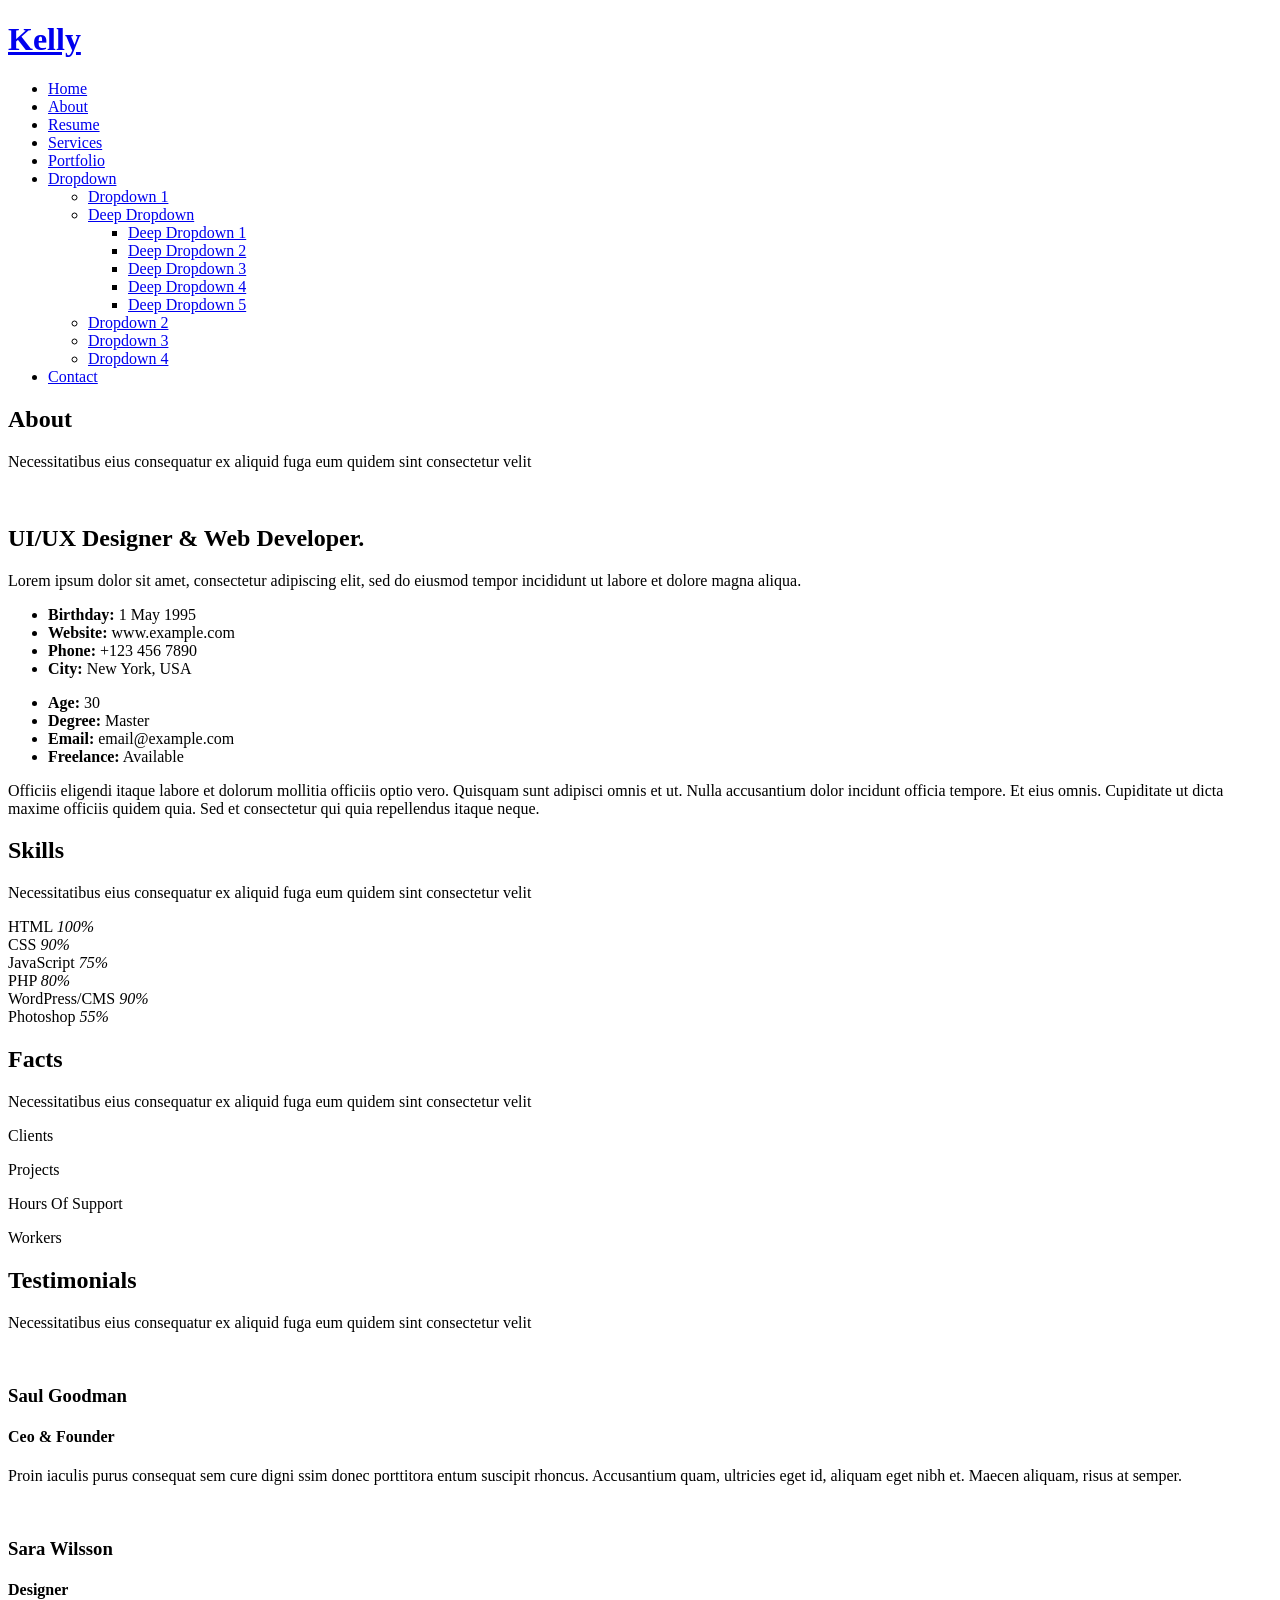
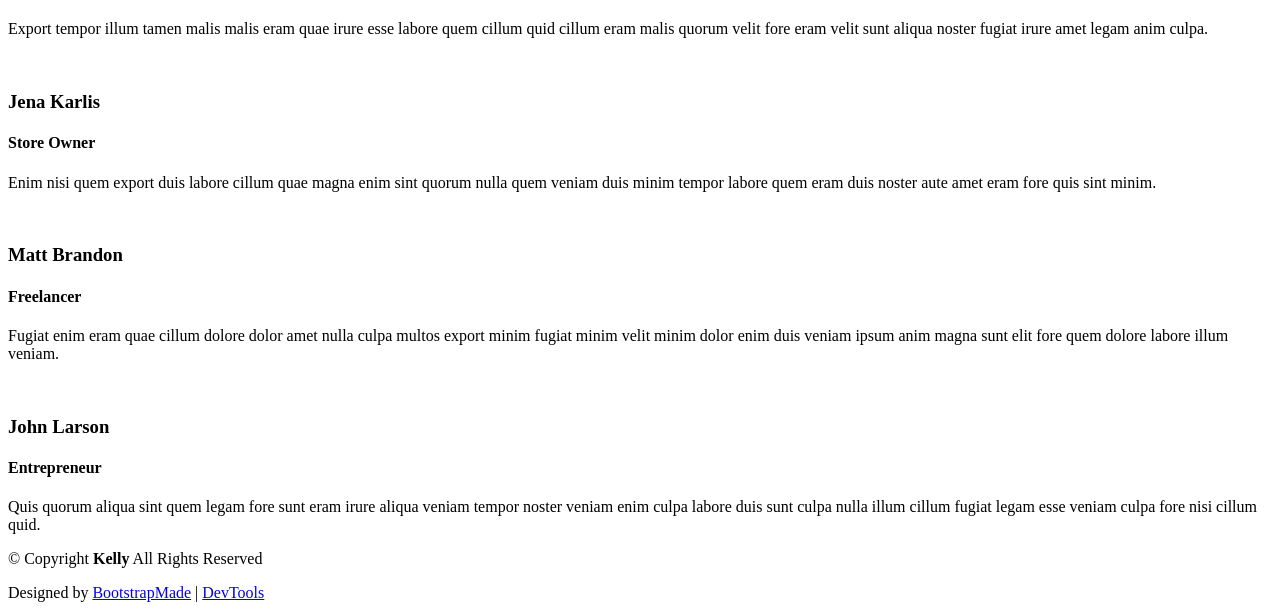
==== about.html @ 3f29e0ed "Add files via upload" ====
<!DOCTYPE html>
<html lang="en">

<head>
  <meta charset="utf-8">
  <meta content="width=device-width, initial-scale=1.0" name="viewport">
  <title>About - Kelly Bootstrap Template</title>
  <meta name="description" content="">
  <meta name="keywords" content="">

  <!-- Favicons -->
  <link href="assets/img/favicon.png" rel="icon">
  <link href="assets/img/apple-touch-icon.png" rel="apple-touch-icon">

  <!-- Fonts -->
  <link href="https://fonts.googleapis.com" rel="preconnect">
  <link href="https://fonts.gstatic.com" rel="preconnect" crossorigin>
  <link href="https://fonts.googleapis.com/css2?family=Roboto:ital,wght@0,100;0,300;0,400;0,500;0,700;0,900;1,100;1,300;1,400;1,500;1,700;1,900&family=Poppins:ital,wght@0,100;0,200;0,300;0,400;0,500;0,600;0,700;0,800;0,900;1,100;1,200;1,300;1,400;1,500;1,600;1,700;1,800;1,900&family=Raleway:ital,wght@0,100;0,200;0,300;0,400;0,500;0,600;0,700;0,800;0,900;1,100;1,200;1,300;1,400;1,500;1,600;1,700;1,800;1,900&display=swap" rel="stylesheet">

  <!-- Vendor CSS Files -->
  <link href="assets/vendor/bootstrap/css/bootstrap.min.css" rel="stylesheet">
  <link href="assets/vendor/bootstrap-icons/bootstrap-icons.css" rel="stylesheet">
  <link href="assets/vendor/aos/aos.css" rel="stylesheet">
  <link href="assets/vendor/swiper/swiper-bundle.min.css" rel="stylesheet">
  <link href="assets/vendor/glightbox/css/glightbox.min.css" rel="stylesheet">

  <!-- Main CSS File -->
  <link href="assets/css/main.css" rel="stylesheet">

  <!-- =======================================================
  * Template Name: Kelly
  * Template URL: https://bootstrapmade.com/kelly-free-bootstrap-cv-resume-html-template/
  * Updated: Aug 07 2024 with Bootstrap v5.3.3
  * Author: BootstrapMade.com
  * License: https://bootstrapmade.com/license/
  ======================================================== -->
</head>

<body class="about-page">

  <header id="header" class="header d-flex align-items-center light-background sticky-top">
    <div class="container-fluid position-relative d-flex align-items-center justify-content-between">

      <a href="index.html" class="logo d-flex align-items-center me-auto me-xl-0">
        <!-- Uncomment the line below if you also wish to use an image logo -->
        <!-- <img src="assets/img/logo.png" alt=""> -->
        <h1 class="sitename">Kelly</h1>
      </a>

      <nav id="navmenu" class="navmenu">
        <ul>
          <li><a href="index.html">Home</a></li>
          <li><a href="about.html" class="active">About</a></li>
          <li><a href="resume.html">Resume</a></li>
          <li><a href="services.html">Services</a></li>
          <li><a href="portfolio.html">Portfolio</a></li>
          <li class="dropdown"><a href="#"><span>Dropdown</span> <i class="bi bi-chevron-down toggle-dropdown"></i></a>
            <ul>
              <li><a href="#">Dropdown 1</a></li>
              <li class="dropdown"><a href="#"><span>Deep Dropdown</span> <i class="bi bi-chevron-down toggle-dropdown"></i></a>
                <ul>
                  <li><a href="#">Deep Dropdown 1</a></li>
                  <li><a href="#">Deep Dropdown 2</a></li>
                  <li><a href="#">Deep Dropdown 3</a></li>
                  <li><a href="#">Deep Dropdown 4</a></li>
                  <li><a href="#">Deep Dropdown 5</a></li>
                </ul>
              </li>
              <li><a href="#">Dropdown 2</a></li>
              <li><a href="#">Dropdown 3</a></li>
              <li><a href="#">Dropdown 4</a></li>
            </ul>
          </li>
          <li><a href="contact.html">Contact</a></li>
        </ul>
        <i class="mobile-nav-toggle d-xl-none bi bi-list"></i>
      </nav>

      <div class="header-social-links">
        <a href="#" class="twitter"><i class="bi bi-twitter-x"></i></a>
        <a href="#" class="facebook"><i class="bi bi-facebook"></i></a>
        <a href="#" class="instagram"><i class="bi bi-instagram"></i></a>
        <a href="#" class="linkedin"><i class="bi bi-linkedin"></i></a>
      </div>

    </div>
  </header>

  <main class="main">

    <!-- About Section -->
    <section id="about" class="about section">

      <!-- Section Title -->
      <div class="container section-title" data-aos="fade-up">
        <h2>About</h2>
        <p>Necessitatibus eius consequatur ex aliquid fuga eum quidem sint consectetur velit</p>
      </div><!-- End Section Title -->

      <div class="container" data-aos="fade-up" data-aos-delay="100">

        <div class="row gy-4 justify-content-center">
          <div class="col-lg-4">
            <img src="assets/img/profile-img.jpg" class="img-fluid" alt="">
          </div>
          <div class="col-lg-8 content">
            <h2>UI/UX Designer &amp; Web Developer.</h2>
            <p class="fst-italic py-3">
              Lorem ipsum dolor sit amet, consectetur adipiscing elit, sed do eiusmod tempor incididunt ut labore et dolore
              magna aliqua.
            </p>
            <div class="row">
              <div class="col-lg-6">
                <ul>
                  <li><i class="bi bi-chevron-right"></i> <strong>Birthday:</strong> <span>1 May 1995</span></li>
                  <li><i class="bi bi-chevron-right"></i> <strong>Website:</strong> <span>www.example.com</span></li>
                  <li><i class="bi bi-chevron-right"></i> <strong>Phone:</strong> <span>+123 456 7890</span></li>
                  <li><i class="bi bi-chevron-right"></i> <strong>City:</strong> <span>New York, USA</span></li>
                </ul>
              </div>
              <div class="col-lg-6">
                <ul>
                  <li><i class="bi bi-chevron-right"></i> <strong>Age:</strong> <span>30</span></li>
                  <li><i class="bi bi-chevron-right"></i> <strong>Degree:</strong> <span>Master</span></li>
                  <li><i class="bi bi-chevron-right"></i> <strong>Email:</strong> <span>email@example.com</span></li>
                  <li><i class="bi bi-chevron-right"></i> <strong>Freelance:</strong> <span>Available</span></li>
                </ul>
              </div>
            </div>
            <p class="py-3">
              Officiis eligendi itaque labore et dolorum mollitia officiis optio vero. Quisquam sunt adipisci omnis et ut. Nulla accusantium dolor incidunt officia tempore. Et eius omnis.
              Cupiditate ut dicta maxime officiis quidem quia. Sed et consectetur qui quia repellendus itaque neque.
            </p>
          </div>
        </div>

      </div>

    </section><!-- /About Section -->

    <!-- Skills Section -->
    <section id="skills" class="skills section">

      <!-- Section Title -->
      <div class="container section-title" data-aos="fade-up">
        <h2>Skills</h2>
        <p>Necessitatibus eius consequatur ex aliquid fuga eum quidem sint consectetur velit</p>
      </div><!-- End Section Title -->

      <div class="container" data-aos="fade-up" data-aos-delay="100">

        <div class="row skills-content skills-animation">

          <div class="col-lg-6">

            <div class="progress">
              <span class="skill"><span>HTML</span> <i class="val">100%</i></span>
              <div class="progress-bar-wrap">
                <div class="progress-bar" role="progressbar" aria-valuenow="100" aria-valuemin="0" aria-valuemax="100"></div>
              </div>
            </div><!-- End Skills Item -->

            <div class="progress">
              <span class="skill"><span>CSS</span> <i class="val">90%</i></span>
              <div class="progress-bar-wrap">
                <div class="progress-bar" role="progressbar" aria-valuenow="90" aria-valuemin="0" aria-valuemax="100"></div>
              </div>
            </div><!-- End Skills Item -->

            <div class="progress">
              <span class="skill"><span>JavaScript</span> <i class="val">75%</i></span>
              <div class="progress-bar-wrap">
                <div class="progress-bar" role="progressbar" aria-valuenow="75" aria-valuemin="0" aria-valuemax="100"></div>
              </div>
            </div><!-- End Skills Item -->

          </div>

          <div class="col-lg-6">

            <div class="progress">
              <span class="skill"><span>PHP</span> <i class="val">80%</i></span>
              <div class="progress-bar-wrap">
                <div class="progress-bar" role="progressbar" aria-valuenow="80" aria-valuemin="0" aria-valuemax="100"></div>
              </div>
            </div><!-- End Skills Item -->

            <div class="progress">
              <span class="skill"><span>WordPress/CMS</span> <i class="val">90%</i></span>
              <div class="progress-bar-wrap">
                <div class="progress-bar" role="progressbar" aria-valuenow="90" aria-valuemin="0" aria-valuemax="100"></div>
              </div>
            </div><!-- End Skills Item -->

            <div class="progress">
              <span class="skill"><span>Photoshop</span> <i class="val">55%</i></span>
              <div class="progress-bar-wrap">
                <div class="progress-bar" role="progressbar" aria-valuenow="55" aria-valuemin="0" aria-valuemax="100"></div>
              </div>
            </div><!-- End Skills Item -->

          </div>

        </div>

      </div>

    </section><!-- /Skills Section -->

    <!-- Stats Section -->
    <section id="stats" class="stats section">

      <!-- Section Title -->
      <div class="container section-title" data-aos="fade-up">
        <h2>Facts</h2>
        <p>Necessitatibus eius consequatur ex aliquid fuga eum quidem sint consectetur velit</p>
      </div><!-- End Section Title -->

      <div class="container" data-aos="fade-up" data-aos-delay="100">

        <div class="row gy-4">

          <div class="col-lg-3 col-md-6">
            <div class="stats-item text-center w-100 h-100">
              <span data-purecounter-start="0" data-purecounter-end="232" data-purecounter-duration="1" class="purecounter"></span>
              <p>Clients</p>
            </div>
          </div><!-- End Stats Item -->

          <div class="col-lg-3 col-md-6">
            <div class="stats-item text-center w-100 h-100">
              <span data-purecounter-start="0" data-purecounter-end="521" data-purecounter-duration="1" class="purecounter"></span>
              <p>Projects</p>
            </div>
          </div><!-- End Stats Item -->

          <div class="col-lg-3 col-md-6">
            <div class="stats-item text-center w-100 h-100">
              <span data-purecounter-start="0" data-purecounter-end="1453" data-purecounter-duration="1" class="purecounter"></span>
              <p>Hours Of Support</p>
            </div>
          </div><!-- End Stats Item -->

          <div class="col-lg-3 col-md-6">
            <div class="stats-item text-center w-100 h-100">
              <span data-purecounter-start="0" data-purecounter-end="32" data-purecounter-duration="1" class="purecounter"></span>
              <p>Workers</p>
            </div>
          </div><!-- End Stats Item -->

        </div>

      </div>

    </section><!-- /Stats Section -->

    <!-- Testimonials Section -->
    <section id="testimonials" class="testimonials section">

      <!-- Section Title -->
      <div class="container section-title" data-aos="fade-up">
        <h2>Testimonials</h2>
        <p>Necessitatibus eius consequatur ex aliquid fuga eum quidem sint consectetur velit</p>
      </div><!-- End Section Title -->

      <div class="container" data-aos="fade-up" data-aos-delay="100">

        <div class="swiper init-swiper">
          <script type="application/json" class="swiper-config">
            {
              "loop": true,
              "speed": 600,
              "autoplay": {
                "delay": 5000
              },
              "slidesPerView": "auto",
              "pagination": {
                "el": ".swiper-pagination",
                "type": "bullets",
                "clickable": true
              }
            }
          </script>
          <div class="swiper-wrapper">

            <div class="swiper-slide">
              <div class="testimonial-item">
                <img src="assets/img/testimonials/testimonials-1.jpg" class="testimonial-img" alt="">
                <h3>Saul Goodman</h3>
                <h4>Ceo &amp; Founder</h4>
                <div class="stars">
                  <i class="bi bi-star-fill"></i><i class="bi bi-star-fill"></i><i class="bi bi-star-fill"></i><i class="bi bi-star-fill"></i><i class="bi bi-star-fill"></i>
                </div>
                <p>
                  <i class="bi bi-quote quote-icon-left"></i>
                  <span>Proin iaculis purus consequat sem cure digni ssim donec porttitora entum suscipit rhoncus. Accusantium quam, ultricies eget id, aliquam eget nibh et. Maecen aliquam, risus at semper.</span>
                  <i class="bi bi-quote quote-icon-right"></i>
                </p>
              </div>
            </div><!-- End testimonial item -->

            <div class="swiper-slide">
              <div class="testimonial-item">
                <img src="assets/img/testimonials/testimonials-2.jpg" class="testimonial-img" alt="">
                <h3>Sara Wilsson</h3>
                <h4>Designer</h4>
                <div class="stars">
                  <i class="bi bi-star-fill"></i><i class="bi bi-star-fill"></i><i class="bi bi-star-fill"></i><i class="bi bi-star-fill"></i><i class="bi bi-star-fill"></i>
                </div>
                <p>
                  <i class="bi bi-quote quote-icon-left"></i>
                  <span>Export tempor illum tamen malis malis eram quae irure esse labore quem cillum quid cillum eram malis quorum velit fore eram velit sunt aliqua noster fugiat irure amet legam anim culpa.</span>
                  <i class="bi bi-quote quote-icon-right"></i>
                </p>
              </div>
            </div><!-- End testimonial item -->

            <div class="swiper-slide">
              <div class="testimonial-item">
                <img src="assets/img/testimonials/testimonials-3.jpg" class="testimonial-img" alt="">
                <h3>Jena Karlis</h3>
                <h4>Store Owner</h4>
                <div class="stars">
                  <i class="bi bi-star-fill"></i><i class="bi bi-star-fill"></i><i class="bi bi-star-fill"></i><i class="bi bi-star-fill"></i><i class="bi bi-star-fill"></i>
                </div>
                <p>
                  <i class="bi bi-quote quote-icon-left"></i>
                  <span>Enim nisi quem export duis labore cillum quae magna enim sint quorum nulla quem veniam duis minim tempor labore quem eram duis noster aute amet eram fore quis sint minim.</span>
                  <i class="bi bi-quote quote-icon-right"></i>
                </p>
              </div>
            </div><!-- End testimonial item -->

            <div class="swiper-slide">
              <div class="testimonial-item">
                <img src="assets/img/testimonials/testimonials-4.jpg" class="testimonial-img" alt="">
                <h3>Matt Brandon</h3>
                <h4>Freelancer</h4>
                <div class="stars">
                  <i class="bi bi-star-fill"></i><i class="bi bi-star-fill"></i><i class="bi bi-star-fill"></i><i class="bi bi-star-fill"></i><i class="bi bi-star-fill"></i>
                </div>
                <p>
                  <i class="bi bi-quote quote-icon-left"></i>
                  <span>Fugiat enim eram quae cillum dolore dolor amet nulla culpa multos export minim fugiat minim velit minim dolor enim duis veniam ipsum anim magna sunt elit fore quem dolore labore illum veniam.</span>
                  <i class="bi bi-quote quote-icon-right"></i>
                </p>
              </div>
            </div><!-- End testimonial item -->

            <div class="swiper-slide">
              <div class="testimonial-item">
                <img src="assets/img/testimonials/testimonials-5.jpg" class="testimonial-img" alt="">
                <h3>John Larson</h3>
                <h4>Entrepreneur</h4>
                <div class="stars">
                  <i class="bi bi-star-fill"></i><i class="bi bi-star-fill"></i><i class="bi bi-star-fill"></i><i class="bi bi-star-fill"></i><i class="bi bi-star-fill"></i>
                </div>
                <p>
                  <i class="bi bi-quote quote-icon-left"></i>
                  <span>Quis quorum aliqua sint quem legam fore sunt eram irure aliqua veniam tempor noster veniam enim culpa labore duis sunt culpa nulla illum cillum fugiat legam esse veniam culpa fore nisi cillum quid.</span>
                  <i class="bi bi-quote quote-icon-right"></i>
                </p>
              </div>
            </div><!-- End testimonial item -->

          </div>
          <div class="swiper-pagination"></div>
        </div>

      </div>

    </section><!-- /Testimonials Section -->

  </main>

  <footer id="footer" class="footer light-background">

    <div class="container">
      <div class="copyright text-center ">
        <p>© <span>Copyright</span> <strong class="px-1 sitename">Kelly</strong> <span>All Rights Reserved<br></span></p>
      </div>
      <div class="social-links d-flex justify-content-center">
        <a href="https://www.facebook.com" target="_blank"><i class="bi bi-facebook"></i></a>
        <a href="https://www.instagram.com" target="_blank"><i class="bi bi-instagram"></i></a>
      
      </div>
      <div class="credits">
        <!-- All the links in the footer should remain intact. -->
        <!-- You can delete the links only if you've purchased the pro version. -->
        <!-- Licensing information: https://bootstrapmade.com/license/ -->
        <!-- Purchase the pro version with working PHP/AJAX contact form: [buy-url] -->
        Designed by <a href="https://bootstrapmade.com/">BootstrapMade</a> | <a href="https://bootstrapmade.com/tools/">DevTools</a>
      </div>
    </div>

  </footer>

  <!-- Scroll Top -->
  <a href="#" id="scroll-top" class="scroll-top d-flex align-items-center justify-content-center"><i class="bi bi-arrow-up-short"></i></a>

  <!-- Preloader -->
  <div id="preloader"></div>

  <!-- Vendor JS Files -->
  <script src="assets/vendor/bootstrap/js/bootstrap.bundle.min.js"></script>
  <script src="assets/vendor/php-email-form/validate.js"></script>
  <script src="assets/vendor/aos/aos.js"></script>
  <script src="assets/vendor/waypoints/noframework.waypoints.js"></script>
  <script src="assets/vendor/purecounter/purecounter_vanilla.js"></script>
  <script src="assets/vendor/swiper/swiper-bundle.min.js"></script>
  <script src="assets/vendor/glightbox/js/glightbox.min.js"></script>
  <script src="assets/vendor/imagesloaded/imagesloaded.pkgd.min.js"></script>
  <script src="assets/vendor/isotope-layout/isotope.pkgd.min.js"></script>

  <!-- Main JS File -->
  <script src="assets/js/main.js"></script>

</body>

</html>
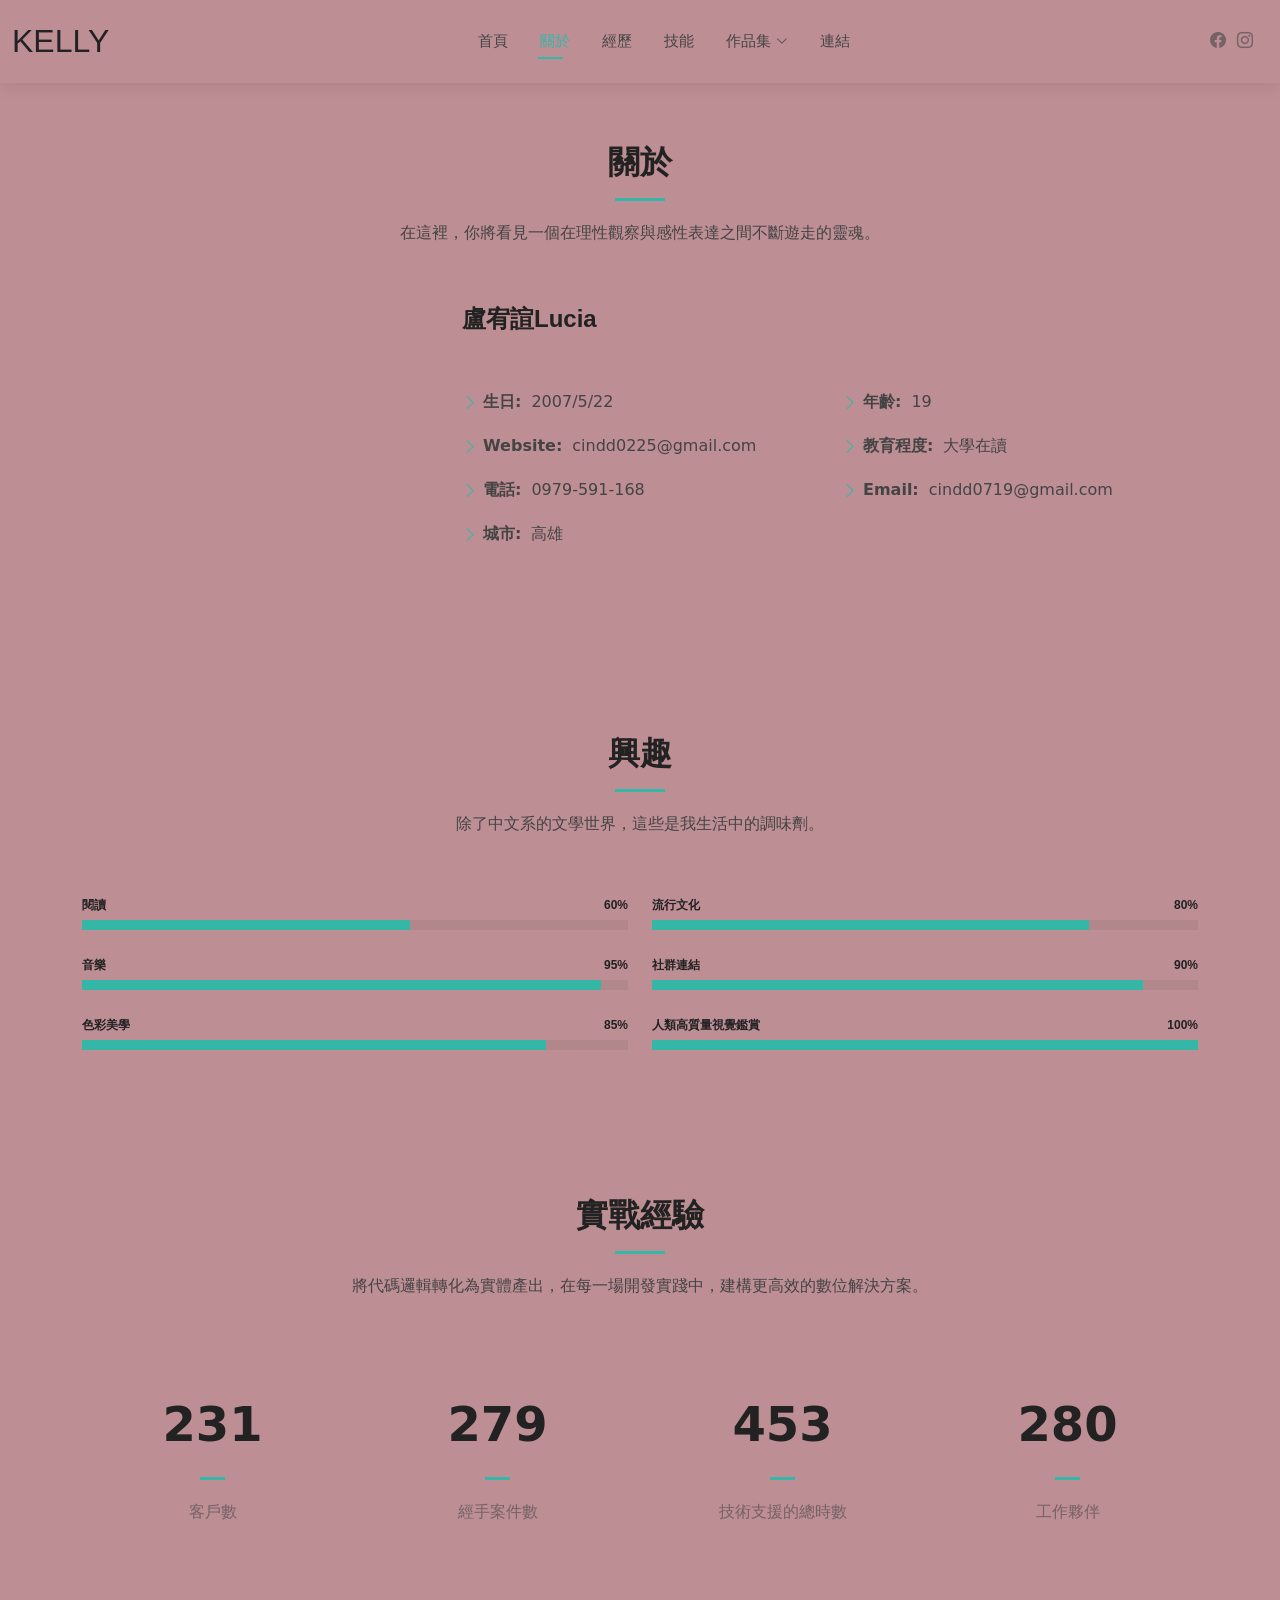
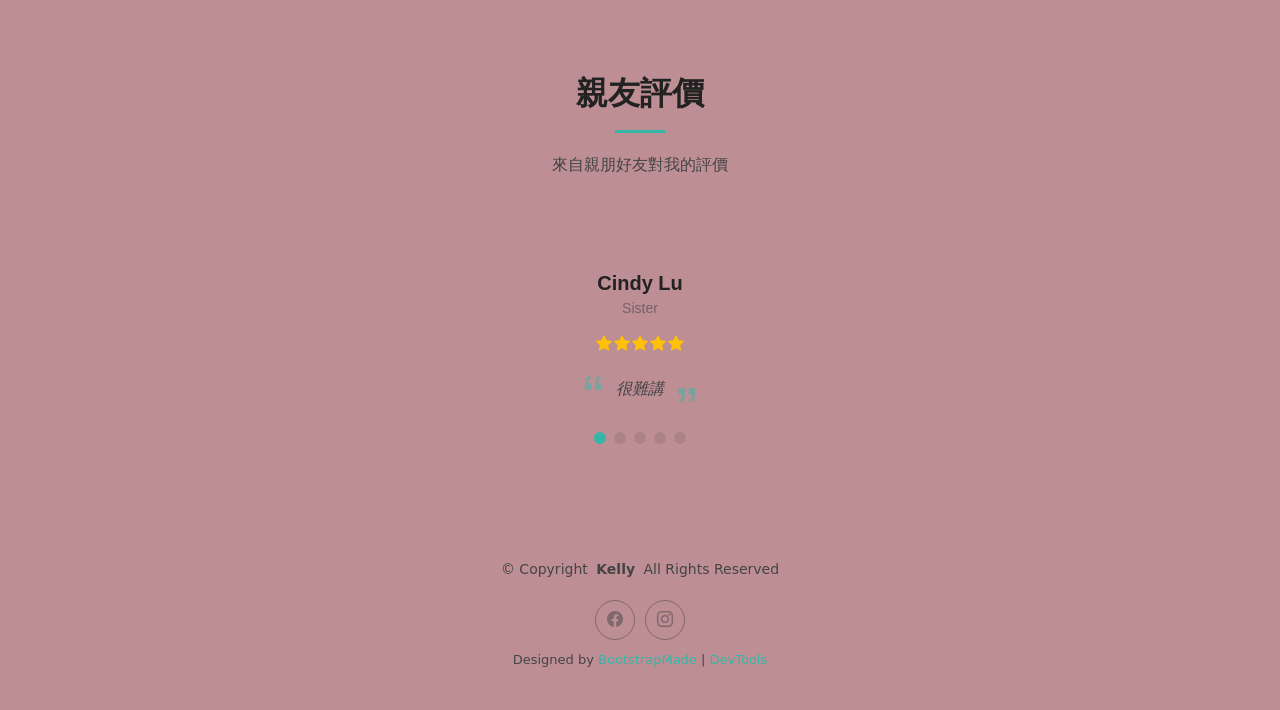
==== commit 8e6b4aab: "Add files via upload" ====
--- a/about.html
+++ b/about.html
@@ -1,10 +1,10 @@
 <!DOCTYPE html>
-<html lang="en">
+<html lang="zh-Hant">
 
 <head>
   <meta charset="utf-8">
   <meta content="width=device-width, initial-scale=1.0" name="viewport">
-  <title>About - Kelly Bootstrap Template</title>
+  <title>Lucia的網頁</title>
   <meta name="description" content="">
   <meta name="keywords" content="">
 
@@ -47,23 +47,20 @@
         <h1 class="sitename">Kelly</h1>
       </a>
 
-      <nav id="navmenu" class="navmenu">
-        <ul>
-          <li><a href="index.html">Home</a></li>
-          <li><a href="about.html" class="active">About</a></li>
-          <li><a href="resume.html">Resume</a></li>
-          <li><a href="services.html">Services</a></li>
-          <li><a href="portfolio.html">Portfolio</a></li>
-          <li class="dropdown"><a href="#"><span>Dropdown</span> <i class="bi bi-chevron-down toggle-dropdown"></i></a>
+    <nav id="navmenu" class="navmenu">
+  <ul>
+          <li><a href="index.html" >首頁</a></li>
+          <li><a href="about.html"class="active">關於</a></li>
+          <li><a href="resume.html">經歷</a></li>
+          <li><a href="services.html">技能</a></li>
+          <li class="dropdown"><a href="portfolio.html"><span>作品集</span> <i class="bi bi-chevron-down toggle-dropdown"></i></a>
             <ul>
               <li><a href="#">Dropdown 1</a></li>
               <li class="dropdown"><a href="#"><span>Deep Dropdown</span> <i class="bi bi-chevron-down toggle-dropdown"></i></a>
                 <ul>
                   <li><a href="#">Deep Dropdown 1</a></li>
                   <li><a href="#">Deep Dropdown 2</a></li>
-                  <li><a href="#">Deep Dropdown 3</a></li>
-                  <li><a href="#">Deep Dropdown 4</a></li>
-                  <li><a href="#">Deep Dropdown 5</a></li>
+               
                 </ul>
               </li>
               <li><a href="#">Dropdown 2</a></li>
@@ -71,16 +68,14 @@
               <li><a href="#">Dropdown 4</a></li>
             </ul>
           </li>
-          <li><a href="contact.html">Contact</a></li>
+          <li><a href="contact.html">連結</a></li>
         </ul>
-        <i class="mobile-nav-toggle d-xl-none bi bi-list"></i>
-      </nav>
-
-      <div class="header-social-links">
-        <a href="#" class="twitter"><i class="bi bi-twitter-x"></i></a>
-        <a href="#" class="facebook"><i class="bi bi-facebook"></i></a>
+  <i class="mobile-nav-toggle d-xl-none bi bi-list"></i>
+</nav>
+
+       <div class="header-social-links">
+       <a href="https://www.facebook.com/?locale=zh_TW" class="facebook-link" target="_blank"><i class="bi bi-facebook"></i></a>
         <a href="#" class="instagram"><i class="bi bi-instagram"></i></a>
-        <a href="#" class="linkedin"><i class="bi bi-linkedin"></i></a>
       </div>
 
     </div>
@@ -93,8 +88,8 @@
 
       <!-- Section Title -->
       <div class="container section-title" data-aos="fade-up">
-        <h2>About</h2>
-        <p>Necessitatibus eius consequatur ex aliquid fuga eum quidem sint consectetur velit</p>
+        <h2>關於</h2>
+        <p>在這裡，你將看見一個在理性觀察與感性表達之間不斷遊走的靈魂。</p>
       </div><!-- End Section Title -->
 
       <div class="container" data-aos="fade-up" data-aos-delay="100">
@@ -104,32 +99,30 @@
             <img src="assets/img/profile-img.jpg" class="img-fluid" alt="">
           </div>
           <div class="col-lg-8 content">
-            <h2>UI/UX Designer &amp; Web Developer.</h2>
+            <h2>盧宥諠Lucia</h2>
             <p class="fst-italic py-3">
-              Lorem ipsum dolor sit amet, consectetur adipiscing elit, sed do eiusmod tempor incididunt ut labore et dolore
-              magna aliqua.
-            </p>
+            
+            
             <div class="row">
               <div class="col-lg-6">
                 <ul>
-                  <li><i class="bi bi-chevron-right"></i> <strong>Birthday:</strong> <span>1 May 1995</span></li>
-                  <li><i class="bi bi-chevron-right"></i> <strong>Website:</strong> <span>www.example.com</span></li>
-                  <li><i class="bi bi-chevron-right"></i> <strong>Phone:</strong> <span>+123 456 7890</span></li>
-                  <li><i class="bi bi-chevron-right"></i> <strong>City:</strong> <span>New York, USA</span></li>
+                  <li><i class="bi bi-chevron-right"></i> <strong>生日:</strong> <span>2007/5/22</span></li>
+                  <li><i class="bi bi-chevron-right"></i> <strong>Website:</strong> <span>cindd0225@gmail.com</span></li>
+                  <li><i class="bi bi-chevron-right"></i> <strong>電話:</strong> <span>0979-591-168</span></li>
+                  <li><i class="bi bi-chevron-right"></i> <strong>城市:</strong> <span>高雄</span></li>
                 </ul>
               </div>
               <div class="col-lg-6">
                 <ul>
-                  <li><i class="bi bi-chevron-right"></i> <strong>Age:</strong> <span>30</span></li>
-                  <li><i class="bi bi-chevron-right"></i> <strong>Degree:</strong> <span>Master</span></li>
-                  <li><i class="bi bi-chevron-right"></i> <strong>Email:</strong> <span>email@example.com</span></li>
-                  <li><i class="bi bi-chevron-right"></i> <strong>Freelance:</strong> <span>Available</span></li>
+                  <li><i class="bi bi-chevron-right"></i> <strong>年齡:</strong> <span>19</span></li>
+                  <li><i class="bi bi-chevron-right"></i> <strong>教育程度:</strong> <span>大學在讀</span></li>
+                  <li><i class="bi bi-chevron-right"></i> <strong>Email:</strong> <span>cindd0719@gmail.com</span></li>
+  
                 </ul>
               </div>
             </div>
             <p class="py-3">
-              Officiis eligendi itaque labore et dolorum mollitia officiis optio vero. Quisquam sunt adipisci omnis et ut. Nulla accusantium dolor incidunt officia tempore. Et eius omnis.
-              Cupiditate ut dicta maxime officiis quidem quia. Sed et consectetur qui quia repellendus itaque neque.
+              
             </p>
           </div>
         </div>
@@ -143,67 +136,57 @@
 
       <!-- Section Title -->
       <div class="container section-title" data-aos="fade-up">
-        <h2>Skills</h2>
-        <p>Necessitatibus eius consequatur ex aliquid fuga eum quidem sint consectetur velit</p>
+        <h2>興趣</h2>
+        <p>除了中文系的文學世界，這些是我生活中的調味劑。</p>
       </div><!-- End Section Title -->
 
-      <div class="container" data-aos="fade-up" data-aos-delay="100">
-
-        <div class="row skills-content skills-animation">
-
-          <div class="col-lg-6">
-
-            <div class="progress">
-              <span class="skill"><span>HTML</span> <i class="val">100%</i></span>
-              <div class="progress-bar-wrap">
-                <div class="progress-bar" role="progressbar" aria-valuenow="100" aria-valuemin="0" aria-valuemax="100"></div>
-              </div>
-            </div><!-- End Skills Item -->
-
-            <div class="progress">
-              <span class="skill"><span>CSS</span> <i class="val">90%</i></span>
-              <div class="progress-bar-wrap">
-                <div class="progress-bar" role="progressbar" aria-valuenow="90" aria-valuemin="0" aria-valuemax="100"></div>
-              </div>
-            </div><!-- End Skills Item -->
-
-            <div class="progress">
-              <span class="skill"><span>JavaScript</span> <i class="val">75%</i></span>
-              <div class="progress-bar-wrap">
-                <div class="progress-bar" role="progressbar" aria-valuenow="75" aria-valuemin="0" aria-valuemax="100"></div>
-              </div>
-            </div><!-- End Skills Item -->
-
-          </div>
-
-          <div class="col-lg-6">
-
-            <div class="progress">
-              <span class="skill"><span>PHP</span> <i class="val">80%</i></span>
-              <div class="progress-bar-wrap">
-                <div class="progress-bar" role="progressbar" aria-valuenow="80" aria-valuemin="0" aria-valuemax="100"></div>
-              </div>
-            </div><!-- End Skills Item -->
-
-            <div class="progress">
-              <span class="skill"><span>WordPress/CMS</span> <i class="val">90%</i></span>
-              <div class="progress-bar-wrap">
-                <div class="progress-bar" role="progressbar" aria-valuenow="90" aria-valuemin="0" aria-valuemax="100"></div>
-              </div>
-            </div><!-- End Skills Item -->
-
-            <div class="progress">
-              <span class="skill"><span>Photoshop</span> <i class="val">55%</i></span>
-              <div class="progress-bar-wrap">
-                <div class="progress-bar" role="progressbar" aria-valuenow="55" aria-valuemin="0" aria-valuemax="100"></div>
-              </div>
-            </div><!-- End Skills Item -->
-
-          </div>
-
-        </div>
-
-      </div>
+     <div class="container" data-aos="fade-up" data-aos-delay="100">
+
+  <div class="row skills-content skills-animation">
+
+    <div class="col-lg-6 col-sm-12">
+
+      <div class="progress">
+        <span class="skill"><span>閱讀</span> <i class="val">60%</i></span>
+        <div class="progress-bar-wrap">
+          <div class="progress-bar" role="progressbar" aria-valuenow="60" aria-valuemin="0" aria-valuemax="100"></div>
+        </div>
+      </div><div class="progress">
+        <span class="skill"><span>音樂</span> <i class="val">95%</i></span>
+        <div class="progress-bar-wrap">
+          <div class="progress-bar" role="progressbar" aria-valuenow="95" aria-valuemin="0" aria-valuemax="100"></div>
+        </div>
+      </div><div class="progress">
+        <span class="skill"><span>色彩美學</span> <i class="val">85%</i></span>
+        <div class="progress-bar-wrap">
+          <div class="progress-bar" role="progressbar" aria-valuenow="85" aria-valuemin="0" aria-valuemax="100"></div>
+        </div>
+      </div></div>
+
+    <div class="col-lg-6 col-sm-12">
+
+      <div class="progress">
+        <span class="skill"><span>流行文化</span> <i class="val">80%</i></span>
+        <div class="progress-bar-wrap">
+          <div class="progress-bar" role="progressbar" aria-valuenow="80" aria-valuemin="0" aria-valuemax="100"></div>
+        </div>
+      </div><div class="progress">
+        <span class="skill"><span>社群連結</span> <i class="val">90%</i></span>
+        <div class="progress-bar-wrap">
+          <div class="progress-bar" role="progressbar" aria-valuenow="90" aria-valuemin="0" aria-valuemax="100"></div>
+        </div>
+      </div><div class="progress">
+        <span class="skill"><span>人類高質量視覺鑑賞</span> <i class="val">100%</i></span>
+        <div class="progress-bar-wrap">
+          <div class="progress-bar" role="progressbar" aria-valuenow="55100" aria-valuemin="0" aria-valuemax="100"></div>
+        </div>
+      </div></div>
+
+  </div>
+
+</div>
+
+    
 
     </section><!-- /Skills Section -->
 
@@ -212,8 +195,8 @@
 
       <!-- Section Title -->
       <div class="container section-title" data-aos="fade-up">
-        <h2>Facts</h2>
-        <p>Necessitatibus eius consequatur ex aliquid fuga eum quidem sint consectetur velit</p>
+        <h2>實戰經驗</h2>
+        <p>將代碼邏輯轉化為實體產出，在每一場開發實踐中，建構更高效的數位解決方案。</p>
       </div><!-- End Section Title -->
 
       <div class="container" data-aos="fade-up" data-aos-delay="100">
@@ -222,29 +205,29 @@
 
           <div class="col-lg-3 col-md-6">
             <div class="stats-item text-center w-100 h-100">
-              <span data-purecounter-start="0" data-purecounter-end="232" data-purecounter-duration="1" class="purecounter"></span>
-              <p>Clients</p>
+              <span data-purecounter-start="0" data-purecounter-end="513" data-purecounter-duration="1" class="purecounter"></span>
+              <p>客戶數</p>
             </div>
           </div><!-- End Stats Item -->
 
           <div class="col-lg-3 col-md-6">
             <div class="stats-item text-center w-100 h-100">
-              <span data-purecounter-start="0" data-purecounter-end="521" data-purecounter-duration="1" class="purecounter"></span>
-              <p>Projects</p>
+              <span data-purecounter-start="0" data-purecounter-end="620" data-purecounter-duration="1" class="purecounter"></span>
+              <p>經手案件數</p>
             </div>
           </div><!-- End Stats Item -->
 
           <div class="col-lg-3 col-md-6">
             <div class="stats-item text-center w-100 h-100">
-              <span data-purecounter-start="0" data-purecounter-end="1453" data-purecounter-duration="1" class="purecounter"></span>
-              <p>Hours Of Support</p>
+              <span data-purecounter-start="0" data-purecounter-end="1007" data-purecounter-duration="1" class="purecounter"></span>
+              <p>技術支援的總時數</p>
             </div>
           </div><!-- End Stats Item -->
 
           <div class="col-lg-3 col-md-6">
             <div class="stats-item text-center w-100 h-100">
-              <span data-purecounter-start="0" data-purecounter-end="32" data-purecounter-duration="1" class="purecounter"></span>
-              <p>Workers</p>
+              <span data-purecounter-start="0" data-purecounter-end="622" data-purecounter-duration="1" class="purecounter"></span>
+              <p>工作夥伴</p>
             </div>
           </div><!-- End Stats Item -->
 
@@ -259,8 +242,8 @@
 
       <!-- Section Title -->
       <div class="container section-title" data-aos="fade-up">
-        <h2>Testimonials</h2>
-        <p>Necessitatibus eius consequatur ex aliquid fuga eum quidem sint consectetur velit</p>
+        <h2>親友評價</h2>
+        <p>來自親朋好友對我的評價</p>
       </div><!-- End Section Title -->
 
       <div class="container" data-aos="fade-up" data-aos-delay="100">
@@ -269,9 +252,9 @@
           <script type="application/json" class="swiper-config">
             {
               "loop": true,
-              "speed": 600,
+              "speed": 500,
               "autoplay": {
-                "delay": 5000
+                "delay": 4000
               },
               "slidesPerView": "auto",
               "pagination": {
@@ -286,14 +269,14 @@
             <div class="swiper-slide">
               <div class="testimonial-item">
                 <img src="assets/img/testimonials/testimonials-1.jpg" class="testimonial-img" alt="">
-                <h3>Saul Goodman</h3>
-                <h4>Ceo &amp; Founder</h4>
+                <h3>Cindy Lu</h3>
+                <h4>Sister</h4>
                 <div class="stars">
                   <i class="bi bi-star-fill"></i><i class="bi bi-star-fill"></i><i class="bi bi-star-fill"></i><i class="bi bi-star-fill"></i><i class="bi bi-star-fill"></i>
                 </div>
                 <p>
                   <i class="bi bi-quote quote-icon-left"></i>
-                  <span>Proin iaculis purus consequat sem cure digni ssim donec porttitora entum suscipit rhoncus. Accusantium quam, ultricies eget id, aliquam eget nibh et. Maecen aliquam, risus at semper.</span>
+                  <span>很難講</span>
                   <i class="bi bi-quote quote-icon-right"></i>
                 </p>
               </div>
@@ -302,14 +285,14 @@
             <div class="swiper-slide">
               <div class="testimonial-item">
                 <img src="assets/img/testimonials/testimonials-2.jpg" class="testimonial-img" alt="">
-                <h3>Sara Wilsson</h3>
-                <h4>Designer</h4>
+                <h3>Kevin Kang</h3>
+                <h4>Friend</h4>
                 <div class="stars">
                   <i class="bi bi-star-fill"></i><i class="bi bi-star-fill"></i><i class="bi bi-star-fill"></i><i class="bi bi-star-fill"></i><i class="bi bi-star-fill"></i>
                 </div>
                 <p>
                   <i class="bi bi-quote quote-icon-left"></i>
-                  <span>Export tempor illum tamen malis malis eram quae irure esse labore quem cillum quid cillum eram malis quorum velit fore eram velit sunt aliqua noster fugiat irure amet legam anim culpa.</span>
+                  <span>很溫暖給人安全感的人</span>
                   <i class="bi bi-quote quote-icon-right"></i>
                 </p>
               </div>
@@ -318,14 +301,14 @@
             <div class="swiper-slide">
               <div class="testimonial-item">
                 <img src="assets/img/testimonials/testimonials-3.jpg" class="testimonial-img" alt="">
-                <h3>Jena Karlis</h3>
-                <h4>Store Owner</h4>
+                <h3>Jessie Lin</h3>
+                <h4>Friend</h4>
                 <div class="stars">
                   <i class="bi bi-star-fill"></i><i class="bi bi-star-fill"></i><i class="bi bi-star-fill"></i><i class="bi bi-star-fill"></i><i class="bi bi-star-fill"></i>
                 </div>
                 <p>
                   <i class="bi bi-quote quote-icon-left"></i>
-                  <span>Enim nisi quem export duis labore cillum quae magna enim sint quorum nulla quem veniam duis minim tempor labore quem eram duis noster aute amet eram fore quis sint minim.</span>
+                  <span>表裡如一的馬麻醬</span>
                   <i class="bi bi-quote quote-icon-right"></i>
                 </p>
               </div>
@@ -334,14 +317,14 @@
             <div class="swiper-slide">
               <div class="testimonial-item">
                 <img src="assets/img/testimonials/testimonials-4.jpg" class="testimonial-img" alt="">
-                <h3>Matt Brandon</h3>
-                <h4>Freelancer</h4>
+                <h3>Henrry Huang</h3>
+                <h4>Friend</h4>
                 <div class="stars">
                   <i class="bi bi-star-fill"></i><i class="bi bi-star-fill"></i><i class="bi bi-star-fill"></i><i class="bi bi-star-fill"></i><i class="bi bi-star-fill"></i>
                 </div>
                 <p>
                   <i class="bi bi-quote quote-icon-left"></i>
-                  <span>Fugiat enim eram quae cillum dolore dolor amet nulla culpa multos export minim fugiat minim velit minim dolor enim duis veniam ipsum anim magna sunt elit fore quem dolore labore illum veniam.</span>
+                  <span>很活潑很樂觀</span>
                   <i class="bi bi-quote quote-icon-right"></i>
                 </p>
               </div>
@@ -350,14 +333,14 @@
             <div class="swiper-slide">
               <div class="testimonial-item">
                 <img src="assets/img/testimonials/testimonials-5.jpg" class="testimonial-img" alt="">
-                <h3>John Larson</h3>
-                <h4>Entrepreneur</h4>
+                <h3>Celine Li</h3>
+                <h4>Friend</h4>
                 <div class="stars">
                   <i class="bi bi-star-fill"></i><i class="bi bi-star-fill"></i><i class="bi bi-star-fill"></i><i class="bi bi-star-fill"></i><i class="bi bi-star-fill"></i>
                 </div>
                 <p>
                   <i class="bi bi-quote quote-icon-left"></i>
-                  <span>Quis quorum aliqua sint quem legam fore sunt eram irure aliqua veniam tempor noster veniam enim culpa labore duis sunt culpa nulla illum cillum fugiat legam esse veniam culpa fore nisi cillum quid.</span>
+                  <span>她是一個很細心又體貼的人，做事也痕有責任感，跟她在一起總讓人覺得特別安心</span>
                   <i class="bi bi-quote quote-icon-right"></i>
                 </p>
               </div>
--- a/assets/css/main.css
+++ b/assets/css/main.css
@@ -0,0 +1,1423 @@
+/**
+* Template Name: Kelly
+* Template URL: https://bootstrapmade.com/kelly-free-bootstrap-cv-resume-html-template/
+* Updated: Aug 07 2024 with Bootstrap v5.3.3
+* Author: BootstrapMade.com
+* License: https://bootstrapmade.com/license/
+*/
+
+/*--------------------------------------------------------------
+# Font & Color Variables
+# Help: https://bootstrapmade.com/color-system/
+--------------------------------------------------------------*/
+/* Fonts */
+:root {
+  --default-font: "Roboto",  system-ui, -apple-system, "Segoe UI", Roboto, "Helvetica Neue", Arial, "Noto Sans", "Liberation Sans", sans-serif, "Apple Color Emoji", "Segoe UI Emoji", "Segoe UI Symbol", "Noto Color Emoji";
+  --heading-font: "Raleway",  sans-serif;
+  --nav-font: "Poppins",  sans-serif;
+}
+
+/* Global Colors - The following color variables are used throughout the website. Updating them here will change the color scheme of the entire website */
+:root { 
+  --background-color: #bd8e94; /* Background color for the entire website, including individual sections */
+  --default-color: #444444; /* Default color used for the majority of the text content across the entire website */
+  --heading-color: #222222; /* Color for headings, subheadings and title throughout the website */
+  --accent-color: #34b7a7; /* Accent color that represents your brand on the website. It's used for buttons, links, and other elements that need to stand out */
+  --surface-color: #ffffff; /* The surface color is used as a background of boxed elements within sections, such as cards, icon boxes, or other elements that require a visual separation from the global background. */
+  --contrast-color: #ffffff; /* Contrast color for text, ensuring readability against backgrounds of accent, heading, or default colors. */
+}
+
+/* Nav Menu Colors - The following color variables are used specifically for the navigation menu. They are separate from the global colors to allow for more customization options */
+:root {
+  --nav-color: #444444;  /* The default color of the main navmenu links */
+  --nav-hover-color: #34b7a7; /* Applied to main navmenu links when they are hovered over or active */
+  --nav-mobile-background-color: #ffffff; /* Used as the background color for mobile navigation menu */
+  --nav-dropdown-background-color: #ffffff; /* Used as the background color for dropdown items that appear when hovering over primary navigation items */
+  --nav-dropdown-color: #444444; /* Used for navigation links of the dropdown items in the navigation menu. */
+  --nav-dropdown-hover-color: #34b7a7; /* Similar to --nav-hover-color, this color is applied to dropdown navigation links when they are hovered over. */
+}
+
+/* Color Presets - These classes override global colors when applied to any section or element, providing reuse of the sam color scheme. */
+
+.light-background {
+  --background-color: #e9e8e;
+  --surface-color: #ffffff;
+}
+
+.dark-background {
+  --background-color: #060606;
+  --default-color: #ffffff;
+  --heading-color: #ffffff;
+  --surface-color: #252525;
+  --contrast-color: #ffffff;
+}
+
+/* Smooth scroll */
+:root {
+  scroll-behavior: smooth;
+}
+
+/*--------------------------------------------------------------
+# General Styling & Shared Classes
+--------------------------------------------------------------*/
+body {
+  color: var(--default-color);
+  background-color: var(--background-color);
+  font-family: var(--default-font);
+}
+
+a {
+  color: var(--accent-color);
+  text-decoration: none;
+  transition: 0.3s;
+}
+
+a:hover {
+  color: color-mix(in srgb, var(--accent-color), transparent 25%);
+  text-decoration: none;
+}
+
+h1,
+h2,
+h3,
+h4,
+h5,
+h6 {
+  color: var(--heading-color);
+  font-family: var(--heading-font);
+}
+
+/* PHP Email Form Messages
+------------------------------*/
+.php-email-form .error-message {
+  display: none;
+  background: #df1529;
+  color: #ffffff;
+  text-align: left;
+  padding: 15px;
+  margin-bottom: 24px;
+  font-weight: 600;
+}
+
+.php-email-form .sent-message {
+  display: none;
+  color: #ffffff;
+  background: #059652;
+  text-align: center;
+  padding: 15px;
+  margin-bottom: 24px;
+  font-weight: 600;
+}
+
+.php-email-form .loading {
+  display: none;
+  background: var(--surface-color);
+  text-align: center;
+  padding: 15px;
+  margin-bottom: 24px;
+}
+
+.php-email-form .loading:before {
+  content: "";
+  display: inline-block;
+  border-radius: 50%;
+  width: 24px;
+  height: 24px;
+  margin: 0 10px -6px 0;
+  border: 3px solid var(--accent-color);
+  border-top-color: var(--surface-color);
+  animation: php-email-form-loading 1s linear infinite;
+}
+
+@keyframes php-email-form-loading {
+  0% {
+    transform: rotate(0deg);
+  }
+
+  100% {
+    transform: rotate(360deg);
+  }
+}
+
+/*--------------------------------------------------------------
+# Global Header
+--------------------------------------------------------------*/
+.header {
+  color: var(--default-color);
+  background-color: var(--background-color);
+  padding: 15px 0;
+  transition: all 0.5s;
+  z-index: 997;
+  box-shadow: 0px 0 18px rgba(0, 0, 0, 0.1);
+}
+
+.header .logo {
+  line-height: 1;
+}
+
+.header .logo img {
+  max-height: 36px;
+  margin-right: 8px;
+}
+
+.header .logo h1 {
+  font-size: 32px;
+  margin: 0;
+  font-weight: 300;
+  text-transform: uppercase;
+  color: var(--heading-color);
+}
+
+.header .header-social-links {
+  padding-right: 15px;
+}
+
+.header .header-social-links a {
+  color: color-mix(in srgb, var(--default-color), transparent 40%);
+  padding-left: 6px;
+  display: inline-block;
+  transition: 0.3s;
+  font-size: 16px;
+}
+
+.header .header-social-links a:hover {
+  color: var(--accent-color);
+}
+
+.header .header-social-links a i {
+  line-height: 0px;
+}
+
+@media (max-width: 1200px) {
+  .header .logo {
+    order: 1;
+  }
+
+  .header .header-social-links {
+    order: 2;
+  }
+
+  .header .navmenu {
+    order: 3;
+  }
+}
+
+/*--------------------------------------------------------------
+# Navigation Menu
+--------------------------------------------------------------*/
+/* Desktop Navigation */
+@media (min-width: 1200px) {
+  .navmenu {
+    padding: 0;
+  }
+
+  .navmenu ul {
+    margin: 0;
+    padding: 0;
+    display: flex;
+    list-style: none;
+    align-items: center;
+  }
+
+  .navmenu li {
+    position: relative;
+  }
+
+  .navmenu>ul>li {
+    white-space: nowrap;
+    padding: 15px 14px;
+  }
+
+  .navmenu>ul>li:last-child {
+    padding-right: 0;
+  }
+
+  .navmenu a,
+  .navmenu a:focus {
+    color: var(--nav-color);
+    font-size: 15px;
+    padding: 0 2px;
+    font-family: var(--nav-font);
+    font-weight: 400;
+    display: flex;
+    align-items: center;
+    justify-content: space-between;
+    white-space: nowrap;
+    transition: 0.3s;
+    position: relative;
+  }
+
+  .navmenu a i,
+  .navmenu a:focus i {
+    font-size: 12px;
+    line-height: 0;
+    margin-left: 5px;
+    transition: 0.3s;
+  }
+
+  .navmenu>ul>li>a:before {
+    content: "";
+    position: absolute;
+    height: 2px;
+    bottom: -6px;
+    left: 0;
+    background-color: var(--nav-hover-color);
+    visibility: hidden;
+    width: 0px;
+    transition: all 0.3s ease-in-out 0s;
+  }
+
+  .navmenu a:hover:before,
+  .navmenu li:hover>a:before,
+  .navmenu .active:before {
+    visibility: visible;
+    width: 25px;
+  }
+
+  .navmenu li:hover>a,
+  .navmenu .active,
+  .navmenu .active:focus {
+    color: var(--nav-hover-color);
+  }
+
+  .navmenu .dropdown ul {
+    margin: 0;
+    padding: 10px 0;
+    background: var(--nav-dropdown-background-color);
+    display: block;
+    position: absolute;
+    visibility: hidden;
+    left: 14px;
+    top: 130%;
+    opacity: 0;
+    transition: 0.3s;
+    border-radius: 4px;
+    z-index: 99;
+    box-shadow: 0px 0px 30px rgba(0, 0, 0, 0.1);
+  }
+
+  .navmenu .dropdown ul li {
+    min-width: 200px;
+  }
+
+  .navmenu .dropdown ul a {
+    padding: 10px 20px;
+    font-size: 15px;
+    text-transform: none;
+    color: var(--nav-dropdown-color);
+  }
+
+  .navmenu .dropdown ul a i {
+    font-size: 12px;
+  }
+
+  .navmenu .dropdown ul a:hover,
+  .navmenu .dropdown ul .active:hover,
+  .navmenu .dropdown ul li:hover>a {
+    color: var(--nav-dropdown-hover-color);
+  }
+
+  .navmenu .dropdown:hover>ul {
+    opacity: 1;
+    top: 100%;
+    visibility: visible;
+  }
+
+  .navmenu .dropdown .dropdown ul {
+    top: 0;
+    left: -90%;
+    visibility: hidden;
+  }
+
+  .navmenu .dropdown .dropdown:hover>ul {
+    opacity: 1;
+    top: 0;
+    left: -100%;
+    visibility: visible;
+  }
+}
+
+/* Mobile Navigation */
+@media (max-width: 1199px) {
+  .mobile-nav-toggle {
+    color: var(--nav-color);
+    font-size: 28px;
+    line-height: 0;
+    margin-right: 10px;
+    cursor: pointer;
+    transition: color 0.3s;
+  }
+
+  .navmenu {
+    padding: 0;
+    z-index: 9997;
+  }
+
+  .navmenu ul {
+    display: none;
+    list-style: none;
+    position: absolute;
+    inset: 60px 20px 20px 20px;
+    padding: 10px 0;
+    margin: 0;
+    border-radius: 6px;
+    background-color: var(--nav-mobile-background-color);
+    border: 1px solid color-mix(in srgb, var(--default-color), transparent 90%);
+    box-shadow: none;
+    overflow-y: auto;
+    transition: 0.3s;
+    z-index: 9998;
+  }
+
+  .navmenu a,
+  .navmenu a:focus {
+    color: var(--nav-dropdown-color);
+    padding: 10px 20px;
+    font-family: var(--nav-font);
+    font-size: 17px;
+    font-weight: 500;
+    display: flex;
+    align-items: center;
+    justify-content: space-between;
+    white-space: nowrap;
+    transition: 0.3s;
+  }
+
+  .navmenu a i,
+  .navmenu a:focus i {
+    font-size: 12px;
+    line-height: 0;
+    margin-left: 5px;
+    width: 30px;
+    height: 30px;
+    display: flex;
+    align-items: center;
+    justify-content: center;
+    border-radius: 50%;
+    transition: 0.3s;
+    background-color: color-mix(in srgb, var(--accent-color), transparent 90%);
+  }
+
+  .navmenu a i:hover,
+  .navmenu a:focus i:hover {
+    background-color: var(--accent-color);
+    color: var(--contrast-color);
+  }
+
+  .navmenu a:hover,
+  .navmenu .active,
+  .navmenu .active:focus {
+    color: var(--nav-dropdown-hover-color);
+  }
+
+  .navmenu .active i,
+  .navmenu .active:focus i {
+    background-color: var(--accent-color);
+    color: var(--contrast-color);
+    transform: rotate(180deg);
+  }
+
+  .navmenu .dropdown ul {
+    position: static;
+    display: none;
+    z-index: 99;
+    padding: 10px 0;
+    margin: 10px 20px;
+    background-color: var(--nav-dropdown-background-color);
+    transition: all 0.5s ease-in-out;
+  }
+
+  .navmenu .dropdown ul ul {
+    background-color: rgba(33, 37, 41, 0.1);
+  }
+
+  .navmenu .dropdown>.dropdown-active {
+    display: block;
+    background-color: rgba(33, 37, 41, 0.03);
+  }
+
+  .mobile-nav-active {
+    overflow: hidden;
+  }
+
+  .mobile-nav-active .mobile-nav-toggle {
+    color: #fff;
+    position: absolute;
+    font-size: 32px;
+    top: 15px;
+    right: 15px;
+    margin-right: 0;
+    z-index: 9999;
+  }
+
+  .mobile-nav-active .navmenu {
+    position: fixed;
+    overflow: hidden;
+    inset: 0;
+    background: rgba(33, 37, 41, 0.8);
+    transition: 0.3s;
+  }
+
+  .mobile-nav-active .navmenu>ul {
+    display: block;
+  }
+}
+
+/*--------------------------------------------------------------
+# Global Footer
+--------------------------------------------------------------*/
+.footer {
+  color: var(--default-color);
+  background-color: var(--background-color);
+  font-size: 14px;
+  padding: 40px 0;
+  position: relative;
+}
+
+.footer .copyright p {
+  margin-bottom: 0;
+}
+
+.footer .social-links {
+  margin-top: 20px;
+}
+
+.footer .social-links a {
+  display: flex;
+  align-items: center;
+  justify-content: center;
+  width: 40px;
+  height: 40px;
+  border-radius: 50%;
+  border: 1px solid color-mix(in srgb, var(--default-color), transparent 50%);
+  font-size: 16px;
+  color: color-mix(in srgb, var(--default-color), transparent 50%);
+  margin: 0 5px;
+  transition: 0.3s;
+}
+
+.footer .social-links a:hover {
+  color: var(--accent-color);
+  border-color: var(--accent-color);
+}
+
+.footer .credits {
+  margin-top: 10px;
+  font-size: 13px;
+  text-align: center;
+}
+
+/*--------------------------------------------------------------
+# Preloader
+--------------------------------------------------------------*/
+#preloader {
+  position: fixed;
+  inset: 0;
+  z-index: 9999;
+  overflow: hidden;
+  background-color: var(--background-color);
+  transition: all 0.6s ease-out;
+  width: 100%;
+  height: 100vh;
+}
+
+#preloader:before,
+#preloader:after {
+  content: "";
+  position: absolute;
+  border: 4px solid var(--accent-color);
+  border-radius: 50%;
+  animation: animate-preloader 2s cubic-bezier(0, 0.2, 0.8, 1) infinite;
+}
+
+#preloader:after {
+  animation-delay: -0.5s;
+}
+
+@keyframes animate-preloader {
+  0% {
+    width: 10px;
+    height: 10px;
+    top: calc(50% - 5px);
+    left: calc(50% - 5px);
+    opacity: 1;
+  }
+
+  100% {
+    width: 72px;
+    height: 72px;
+    top: calc(50% - 36px);
+    left: calc(50% - 36px);
+    opacity: 0;
+  }
+}
+
+/*--------------------------------------------------------------
+# Scroll Top Button
+--------------------------------------------------------------*/
+.scroll-top {
+  position: fixed;
+  visibility: hidden;
+  opacity: 0;
+  right: 15px;
+  bottom: -15px;
+  z-index: 99999;
+  background-color: var(--accent-color);
+  width: 44px;
+  height: 44px;
+  border-radius: 50px;
+  transition: all 0.4s;
+}
+
+.scroll-top i {
+  font-size: 24px;
+  color: var(--contrast-color);
+  line-height: 0;
+}
+
+.scroll-top:hover {
+  background-color: color-mix(in srgb, var(--accent-color), transparent 20%);
+  color: var(--contrast-color);
+}
+
+.scroll-top.active {
+  visibility: visible;
+  opacity: 1;
+  bottom: 15px;
+}
+
+/*--------------------------------------------------------------
+# Disable aos animation delay on mobile devices
+--------------------------------------------------------------*/
+@media screen and (max-width: 768px) {
+  [data-aos-delay] {
+    transition-delay: 0 !important;
+  }
+}
+
+/*--------------------------------------------------------------
+# Global Page Titles & Breadcrumbs
+--------------------------------------------------------------*/
+.page-title {
+  color: var(--default-color);
+  background-color: var(--background-color);
+  padding: 25px 0;
+  position: relative;
+  border-bottom: 1px solid color-mix(in srgb, var(--default-color), transparent 85%);
+}
+
+.page-title h1 {
+  font-size: 24px;
+  font-weight: 400;
+}
+
+.page-title .breadcrumbs ol {
+  display: flex;
+  flex-wrap: wrap;
+  list-style: none;
+  padding: 0;
+  margin: 0;
+  font-size: 14px;
+  font-weight: 400;
+}
+
+.page-title .breadcrumbs ol li+li {
+  padding-left: 10px;
+}
+
+.page-title .breadcrumbs ol li+li::before {
+  content: "/";
+  display: inline-block;
+  padding-right: 10px;
+  color: color-mix(in srgb, var(--default-color), transparent 70%);
+}
+
+/*--------------------------------------------------------------
+# Global Sections
+--------------------------------------------------------------*/
+section,
+.section {
+  color: var(--default-color);
+  background-color: var(--background-color);
+  padding: 60px 0;
+  scroll-margin-top: 100px;
+  overflow: clip;
+}
+
+@media (max-width: 1199px) {
+
+  section,
+  .section {
+    scroll-margin-top: 66px;
+  }
+}
+
+/*--------------------------------------------------------------
+# Global Section Titles
+--------------------------------------------------------------*/
+.section-title {
+  text-align: center;
+  padding-bottom: 60px;
+  position: relative;
+}
+
+.section-title h2 {
+  font-size: 32px;
+  font-weight: 700;
+  margin-bottom: 20px;
+  padding-bottom: 20px;
+  position: relative;
+}
+
+.section-title h2:after {
+  content: "";
+  position: absolute;
+  display: block;
+  width: 50px;
+  height: 3px;
+  background: var(--accent-color);
+  left: 0;
+  right: 0;
+  bottom: 0;
+  margin: auto;
+}
+
+.section-title p {
+  margin-bottom: 0;
+}
+
+/*--------------------------------------------------------------
+# Hero Section
+--------------------------------------------------------------*/
+.hero {
+  width: 100%;
+  min-height: calc(100vh - 82px);
+  position: relative;
+  padding: 80px 0;
+  display: flex;
+  align-items: center;
+  justify-content: center;
+}
+
+@media (max-width: 1200px) {
+  .hero {
+    min-height: calc(100vh - 68px);
+  }
+}
+
+.hero img {
+  position: absolute;
+  inset: 0;
+  display: block;
+  width: 100%;
+  height: 100%;
+  object-fit: cover;
+  z-index: 1;
+}
+
+.hero .container {
+  position: relative;
+  z-index: 3;
+}
+
+.hero h2 {
+  margin: 0;
+  font-size: 48px;
+  font-weight: 700;
+}
+
+.hero p {
+  margin: 10px 0 0 0;
+  font-size: 24px;
+  color: var(--heading-color);
+}
+
+.hero .btn-get-started {
+  color: var(--contrast-color);
+  background: var(--accent-color);
+  font-family: var(--heading-font);
+  text-transform: uppercase;
+  font-weight: 600;
+  font-size: 12px;
+  letter-spacing: 1px;
+  display: inline-block;
+  padding: 12px 40px;
+  border-radius: 50px;
+  transition: 0.5s;
+  margin-top: 30px;
+}
+
+.hero .btn-get-started:hover {
+  background: color-mix(in srgb, var(--accent-color) 90%, white 20%);
+}
+
+@media (max-width: 768px) {
+  .hero h2 {
+    font-size: 32px;
+  }
+
+  .hero p {
+    font-size: 18px;
+  }
+}
+
+/*--------------------------------------------------------------
+# About Section
+--------------------------------------------------------------*/
+.about .content h2 {
+  font-weight: 700;
+  font-size: 24px;
+}
+
+.about .content ul {
+  list-style: none;
+  padding: 0;
+}
+
+.about .content ul li {
+  margin-bottom: 20px;
+  display: flex;
+  align-items: center;
+}
+
+.about .content ul strong {
+  margin-right: 10px;
+}
+
+.about .content ul i {
+  font-size: 16px;
+  margin-right: 5px;
+  color: var(--accent-color);
+  line-height: 0;
+}
+
+/*--------------------------------------------------------------
+# Skills Section
+--------------------------------------------------------------*/
+.skills .progress {
+  height: 60px;
+  display: block;
+  background: none;
+  border-radius: 0;
+}
+
+.skills .progress .skill {
+  color: var(--heading-color);
+  padding: 0;
+  margin: 0 0 6px 0;
+  text-transform: uppercase;
+  display: block;
+  font-weight: 600;
+  font-family: var(--heading-font);
+}
+
+.skills .progress .skill .val {
+  float: right;
+  font-style: normal;
+}
+
+.skills .progress-bar-wrap {
+  background: color-mix(in srgb, var(--default-color), transparent 90%);
+  height: 10px;
+}
+
+.skills .progress-bar {
+  width: 1px;
+  height: 10px;
+  transition: 0.9s;
+  background-color: var(--accent-color);
+}
+
+/*--------------------------------------------------------------
+# Stats Section
+--------------------------------------------------------------*/
+.stats .stats-item {
+  padding: 30px;
+  width: 100%;
+}
+
+.stats .stats-item span {
+  color: var(--heading-color);
+  font-size: 48px;
+  display: block;
+  font-weight: 700;
+  margin-bottom: 20px;
+  padding-bottom: 20px;
+  position: relative;
+}
+
+.stats .stats-item span:after {
+  content: "";
+  position: absolute;
+  display: block;
+  width: 25px;
+  height: 3px;
+  background: var(--accent-color);
+  left: 0;
+  right: 0;
+  bottom: 0;
+  margin: auto;
+}
+
+.stats .stats-item p {
+  color: color-mix(in srgb, var(--default-color), transparent 40%);
+  padding: 0;
+  margin: 0;
+  font-family: var(--heading-font);
+  font-weight: 500;
+}
+
+/*--------------------------------------------------------------
+# Testimonials Section
+--------------------------------------------------------------*/
+.testimonials .section-header {
+  margin-bottom: 40px;
+}
+
+.testimonials .testimonials-carousel,
+.testimonials .testimonials-slider {
+  overflow: hidden;
+}
+
+.testimonials .testimonial-item {
+  text-align: center;
+}
+
+.testimonials .testimonial-item .testimonial-img {
+  width: 120px;
+  border-radius: 50%;
+  border: 4px solid var(--background-color);
+  margin: 0 auto;
+}
+
+.testimonials .testimonial-item h3 {
+  font-size: 20px;
+  font-weight: bold;
+  margin: 10px 0 5px 0;
+}
+
+.testimonials .testimonial-item h4 {
+  font-size: 14px;
+  color: color-mix(in srgb, var(--default-color), transparent 40%);
+  margin: 0 0 15px 0;
+}
+
+.testimonials .testimonial-item .stars {
+  margin-bottom: 15px;
+}
+
+.testimonials .testimonial-item .stars i {
+  color: #ffc107;
+  margin: 0 1px;
+}
+
+.testimonials .testimonial-item .quote-icon-left,
+.testimonials .testimonial-item .quote-icon-right {
+  color: color-mix(in srgb, var(--accent-color), transparent 50%);
+  font-size: 26px;
+  line-height: 0;
+}
+
+.testimonials .testimonial-item .quote-icon-left {
+  display: inline-block;
+  left: -5px;
+  position: relative;
+}
+
+.testimonials .testimonial-item .quote-icon-right {
+  display: inline-block;
+  right: -5px;
+  position: relative;
+  top: 10px;
+  transform: scale(-1, -1);
+}
+
+.testimonials .testimonial-item p {
+  font-style: italic;
+  margin: 0 auto 15px auto;
+}
+
+.testimonials .swiper-wrapper {
+  height: auto;
+}
+
+.testimonials .swiper-pagination {
+  margin-top: 20px;
+  position: relative;
+}
+
+.testimonials .swiper-pagination .swiper-pagination-bullet {
+  width: 12px;
+  height: 12px;
+  opacity: 1;
+  background-color: color-mix(in srgb, var(--default-color), transparent 85%);
+}
+
+.testimonials .swiper-pagination .swiper-pagination-bullet-active {
+  background-color: var(--accent-color);
+}
+
+@media (min-width: 992px) {
+  .testimonials .testimonial-item p {
+    width: 80%;
+  }
+}
+
+/*--------------------------------------------------------------
+# Resume Section
+--------------------------------------------------------------*/
+.resume .resume-title {
+  color: var(--heading-color);
+  font-size: 26px;
+  font-weight: 700;
+  margin-top: 20px;
+  margin-bottom: 20px;
+}
+
+.resume .resume-item {
+  padding: 0 0 20px 20px;
+  margin-top: -2px;
+  border-left: 2px solid var(--accent-color);
+  position: relative;
+}
+
+.resume .resume-item h4 {
+  line-height: 18px;
+  font-size: 18px;
+  font-weight: 600;
+  text-transform: uppercase;
+  color: color-mix(in srgb, var(--default-color), transparent 20%);
+  margin-bottom: 10px;
+}
+
+.resume .resume-item h5 {
+  font-size: 16px;
+  padding: 5px 15px;
+  display: inline-block;
+  font-weight: 600;
+  margin-bottom: 10px;
+}
+
+.resume .resume-item ul {
+  padding-left: 20px;
+}
+
+.resume .resume-item ul li {
+  padding-bottom: 10px;
+}
+
+.resume .resume-item:last-child {
+  padding-bottom: 0;
+}
+
+.resume .resume-item::before {
+  content: "";
+  position: absolute;
+  width: 16px;
+  height: 16px;
+  border-radius: 50px;
+  left: -9px;
+  top: 0;
+  background: var(--background-color);
+  border: 2px solid var(--accent-color);
+}
+
+/*--------------------------------------------------------------
+# Services Section
+--------------------------------------------------------------*/
+.services .service-item {
+  background-color: var(--surface-color);
+  box-shadow: 0px 5px 90px 0px rgba(0, 0, 0, 0.1);
+  height: 100%;
+  padding: 60px 30px;
+  text-align: center;
+  transition: 0.3s;
+  border-radius: 5px;
+}
+
+.services .service-item .icon {
+  margin: 0 auto;
+  width: 100px;
+  height: 100px;
+  display: flex;
+  align-items: center;
+  justify-content: center;
+  transition: ease-in-out 0.3s;
+  position: relative;
+}
+
+.services .service-item .icon i {
+  font-size: 36px;
+  transition: 0.5s;
+  position: relative;
+}
+
+.services .service-item .icon svg {
+  position: absolute;
+  top: 0;
+  left: 0;
+}
+
+.services .service-item .icon svg path {
+  transition: 0.5s;
+  fill: color-mix(in srgb, var(--default-color), transparent 95%);
+}
+
+.services .service-item h3 {
+  font-weight: 700;
+  margin: 10px 0 15px 0;
+  font-size: 22px;
+}
+
+.services .service-item p {
+  line-height: 24px;
+  font-size: 14px;
+  margin-bottom: 0;
+}
+
+.services .service-item:hover {
+  box-shadow: 0px 5px 35px 0px rgba(0, 0, 0, 0.1);
+}
+
+.services .service-item.item-cyan i {
+  color: #0dcaf0;
+}
+
+.services .service-item.item-cyan:hover .icon i {
+  color: #fff;
+}
+
+.services .service-item.item-cyan:hover .icon path {
+  fill: #0dcaf0;
+}
+
+.services .service-item.item-orange i {
+  color: #fd7e14;
+}
+
+.services .service-item.item-orange:hover .icon i {
+  color: #fff;
+}
+
+.services .service-item.item-orange:hover .icon path {
+  fill: #fd7e14;
+}
+
+.services .service-item.item-teal i {
+  color: #20c997;
+}
+
+.services .service-item.item-teal:hover .icon i {
+  color: #fff;
+}
+
+.services .service-item.item-teal:hover .icon path {
+  fill: #20c997;
+}
+
+.services .service-item.item-red i {
+  color: #df1529;
+}
+
+.services .service-item.item-red:hover .icon i {
+  color: #fff;
+}
+
+.services .service-item.item-red:hover .icon path {
+  fill: #df1529;
+}
+
+.services .service-item.item-indigo i {
+  color: #6610f2;
+}
+
+.services .service-item.item-indigo:hover .icon i {
+  color: #fff;
+}
+
+.services .service-item.item-indigo:hover .icon path {
+  fill: #6610f2;
+}
+
+.services .service-item.item-pink i {
+  color: #f3268c;
+}
+
+.services .service-item.item-pink:hover .icon i {
+  color: #fff;
+}
+
+.services .service-item.item-pink:hover .icon path {
+  fill: #f3268c;
+}
+
+/*--------------------------------------------------------------
+# Portfolio Section
+--------------------------------------------------------------*/
+.portfolio .portfolio-filters {
+  padding: 0;
+  margin: 0 auto 20px auto;
+  list-style: none;
+  text-align: center;
+}
+
+.portfolio .portfolio-filters li {
+  cursor: pointer;
+  display: inline-block;
+  padding: 8px 20px 10px 20px;
+  margin: 0;
+  font-size: 15px;
+  font-weight: 500;
+  line-height: 1;
+  margin-bottom: 5px;
+  border-radius: 50px;
+  transition: all 0.3s ease-in-out;
+  font-family: var(--heading-font);
+}
+
+.portfolio .portfolio-filters li:hover,
+.portfolio .portfolio-filters li.filter-active {
+  color: var(--contrast-color);
+  background-color: var(--accent-color);
+}
+
+.portfolio .portfolio-filters li:first-child {
+  margin-left: 0;
+}
+
+.portfolio .portfolio-filters li:last-child {
+  margin-right: 0;
+}
+
+@media (max-width: 575px) {
+  .portfolio .portfolio-filters li {
+    font-size: 14px;
+    margin: 0 0 10px 0;
+  }
+}
+
+.portfolio .portfolio-item {
+  position: relative;
+  overflow: hidden;
+}
+
+.portfolio .portfolio-item .portfolio-info {
+  opacity: 0;
+  position: absolute;
+  left: 12px;
+  right: 12px;
+  bottom: -100%;
+  z-index: 3;
+  transition: all ease-in-out 0.5s;
+  background: color-mix(in srgb, var(--surface-color), transparent 10%);
+  padding: 15px;
+}
+
+.portfolio .portfolio-item .portfolio-info h4 {
+  font-size: 18px;
+  font-weight: 600;
+  padding-right: 50px;
+}
+
+.portfolio .portfolio-item .portfolio-info p {
+  color: color-mix(in srgb, var(--default-color), transparent 30%);
+  font-size: 14px;
+  margin-bottom: 0;
+  padding-right: 50px;
+}
+
+.portfolio .portfolio-item .portfolio-info .preview-link,
+.portfolio .portfolio-item .portfolio-info .details-link {
+  position: absolute;
+  right: 50px;
+  font-size: 24px;
+  top: calc(50% - 14px);
+  color: color-mix(in srgb, var(--default-color), transparent 30%);
+  transition: 0.3s;
+  line-height: 0;
+}
+
+.portfolio .portfolio-item .portfolio-info .preview-link:hover,
+.portfolio .portfolio-item .portfolio-info .details-link:hover {
+  color: var(--accent-color);
+}
+
+.portfolio .portfolio-item .portfolio-info .details-link {
+  right: 14px;
+  font-size: 28px;
+}
+
+.portfolio .portfolio-item:hover .portfolio-info {
+  opacity: 1;
+  bottom: 0;
+}
+
+/*--------------------------------------------------------------
+# Portfolio Details Section
+--------------------------------------------------------------*/
+.portfolio-details .portfolio-details-slider img {
+  width: 100%;
+}
+
+.portfolio-details .portfolio-details-slider .swiper-pagination {
+  margin-top: 20px;
+  position: relative;
+}
+
+.portfolio-details .portfolio-details-slider .swiper-pagination .swiper-pagination-bullet {
+  width: 12px;
+  height: 12px;
+  background-color: color-mix(in srgb, var(--default-color), transparent 85%);
+  opacity: 1;
+}
+
+.portfolio-details .portfolio-details-slider .swiper-pagination .swiper-pagination-bullet-active {
+  background-color: var(--accent-color);
+}
+
+.portfolio-details .portfolio-info {
+  background-color: var(--surface-color);
+  padding: 30px;
+  box-shadow: 0px 0 30px rgba(0, 0, 0, 0.1);
+}
+
+.portfolio-details .portfolio-info h3 {
+  font-size: 22px;
+  font-weight: 700;
+  margin-bottom: 20px;
+  padding-bottom: 20px;
+  border-bottom: 1px solid color-mix(in srgb, var(--default-color), transparent 85%);
+}
+
+.portfolio-details .portfolio-info ul {
+  list-style: none;
+  padding: 0;
+  font-size: 15px;
+}
+
+.portfolio-details .portfolio-info ul li+li {
+  margin-top: 10px;
+}
+
+.portfolio-details .portfolio-description {
+  padding-top: 30px;
+}
+
+.portfolio-details .portfolio-description h2 {
+  font-size: 26px;
+  font-weight: 700;
+  margin-bottom: 20px;
+}
+
+.portfolio-details .portfolio-description p {
+  padding: 0;
+  color: color-mix(in srgb, var(--default-color), transparent 30%);
+}
+
+/*--------------------------------------------------------------
+# Contact Section
+--------------------------------------------------------------*/
+.contact .info-wrap {
+  background-color: var(--surface-color);
+  box-shadow: 0px 0px 20px rgba(0, 0, 0, 0.1);
+  padding: 30px;
+}
+
+@media (max-width: 575px) {
+  .contact .info-wrap {
+    padding: 20px;
+  }
+}
+
+.contact .info-item {
+  margin-bottom: 40px;
+}
+
+.contact .info-item i {
+  font-size: 20px;
+  color: var(--accent-color);
+  background: color-mix(in srgb, var(--accent-color), transparent 92%);
+  width: 44px;
+  height: 44px;
+  display: flex;
+  justify-content: center;
+  align-items: center;
+  border-radius: 50px;
+  transition: all 0.3s ease-in-out;
+  margin-right: 15px;
+}
+
+.contact .info-item h3 {
+  padding: 0;
+  font-size: 18px;
+  font-weight: 700;
+  margin-bottom: 5px;
+}
+
+.contact .info-item p {
+  padding: 0;
+  margin-bottom: 0;
+  font-size: 14px;
+}
+
+.contact .info-item:hover i {
+  background: var(--accent-color);
+  color: var(--contrast-color);
+}
+
+.contact .php-email-form {
+  background-color: var(--surface-color);
+  height: 100%;
+  padding: 30px;
+  box-shadow: 0px 0px 20px rgba(0, 0, 0, 0.1);
+}
+
+@media (max-width: 575px) {
+  .contact .php-email-form {
+    padding: 20px;
+  }
+}
+
+.contact .php-email-form input[type=text],
+.contact .php-email-form input[type=email],
+.contact .php-email-form textarea {
+  font-size: 14px;
+  padding: 10px 15px;
+  box-shadow: none;
+  border-radius: 0;
+  color: var(--default-color);
+  background-color: var(--surface-color);
+  border-color: color-mix(in srgb, var(--default-color), transparent 80%);
+}
+
+.contact .php-email-form input[type=text]:focus,
+.contact .php-email-form input[type=email]:focus,
+.contact .php-email-form textarea:focus {
+  border-color: var(--accent-color);
+}
+
+.contact .php-email-form input[type=text]::placeholder,
+.contact .php-email-form input[type=email]::placeholder,
+.contact .php-email-form textarea::placeholder {
+  color: color-mix(in srgb, var(--default-color), transparent 70%);
+}
+
+.contact .php-email-form button[type=submit] {
+  color: var(--contrast-color);
+  background: var(--accent-color);
+  border: 0;
+  padding: 10px 30px;
+  transition: 0.4s;
+  border-radius: 50px;
+}
+
+.contact .php-email-form button[type=submit]:hover {
+  background: color-mix(in srgb, var(--accent-color), transparent 25%);
+}
+
+/*--------------------------------------------------------------
+# Starter Section Section
+--------------------------------------------------------------*/
+.starter-section {
+  /* Add your styles here */
+}
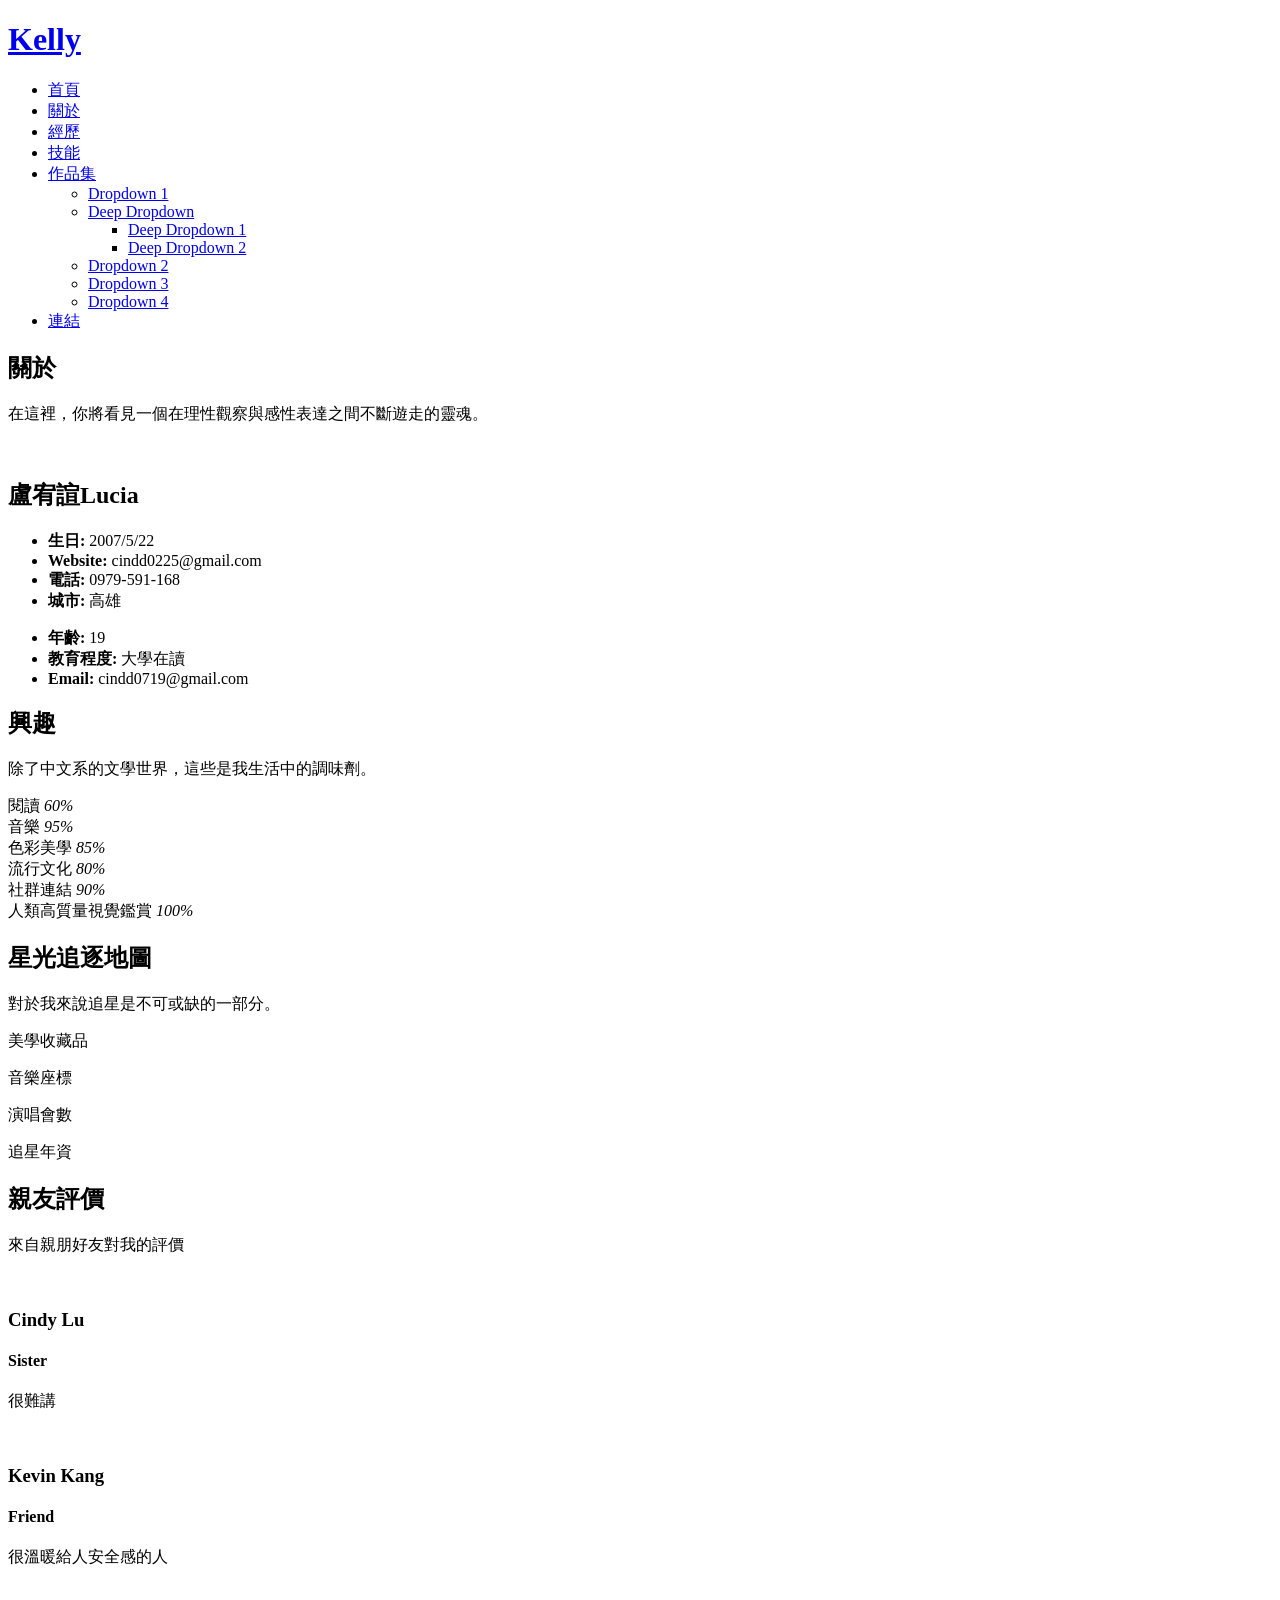
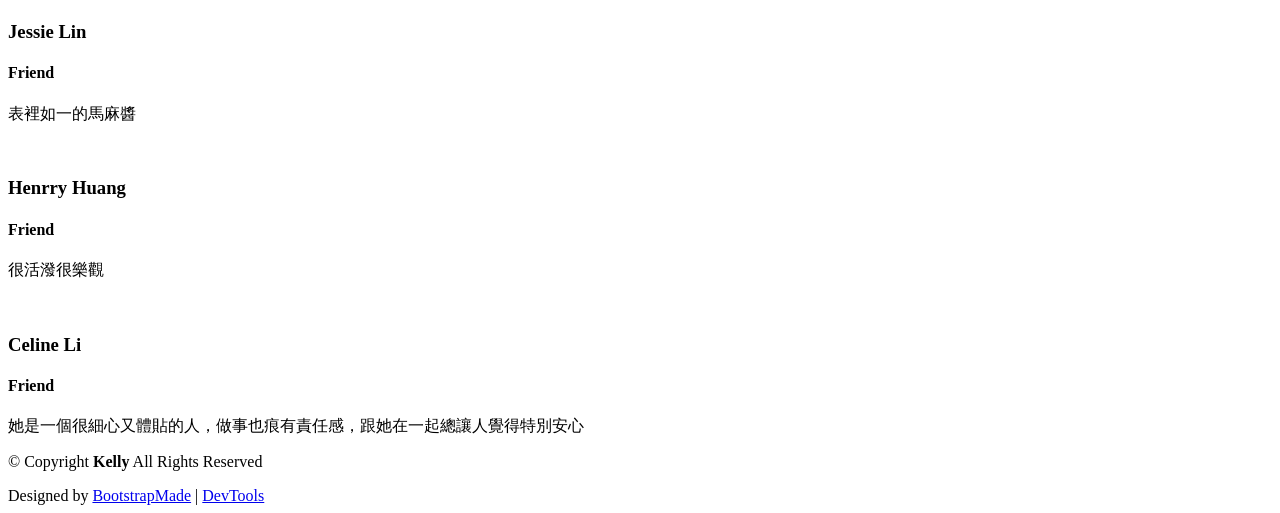
==== commit fd038266: "Add files via upload" ====
--- a/about.html
+++ b/about.html
@@ -195,8 +195,8 @@
 
       <!-- Section Title -->
       <div class="container section-title" data-aos="fade-up">
-        <h2>實戰經驗</h2>
-        <p>將代碼邏輯轉化為實體產出，在每一場開發實踐中，建構更高效的數位解決方案。</p>
+        <h2>星光追逐地圖</h2>
+        <p>對於我來說追星是不可或缺的一部分。</p>
       </div><!-- End Section Title -->
 
       <div class="container" data-aos="fade-up" data-aos-delay="100">
@@ -205,29 +205,29 @@
 
           <div class="col-lg-3 col-md-6">
             <div class="stats-item text-center w-100 h-100">
-              <span data-purecounter-start="0" data-purecounter-end="513" data-purecounter-duration="1" class="purecounter"></span>
-              <p>客戶數</p>
+              <span data-purecounter-start="0" data-purecounter-end="38" data-purecounter-duration="1" class="purecounter"></span>
+              <p>美學收藏品</p>
             </div>
           </div><!-- End Stats Item -->
 
           <div class="col-lg-3 col-md-6">
             <div class="stats-item text-center w-100 h-100">
-              <span data-purecounter-start="0" data-purecounter-end="620" data-purecounter-duration="1" class="purecounter"></span>
-              <p>經手案件數</p>
+              <span data-purecounter-start="0" data-purecounter-end="3" data-purecounter-duration="1" class="purecounter"></span>
+              <p>音樂座標</p>
             </div>
           </div><!-- End Stats Item -->
 
           <div class="col-lg-3 col-md-6">
             <div class="stats-item text-center w-100 h-100">
-              <span data-purecounter-start="0" data-purecounter-end="1007" data-purecounter-duration="1" class="purecounter"></span>
-              <p>技術支援的總時數</p>
+              <span data-purecounter-start="0" data-purecounter-end="3" data-purecounter-duration="1" class="purecounter"></span>
+              <p>演唱會數</p>
             </div>
           </div><!-- End Stats Item -->
 
           <div class="col-lg-3 col-md-6">
             <div class="stats-item text-center w-100 h-100">
-              <span data-purecounter-start="0" data-purecounter-end="622" data-purecounter-duration="1" class="purecounter"></span>
-              <p>工作夥伴</p>
+              <span data-purecounter-start="0" data-purecounter-end="14" data-purecounter-duration="1" class="purecounter"></span>
+              <p>追星年資</p>
             </div>
           </div><!-- End Stats Item -->
 
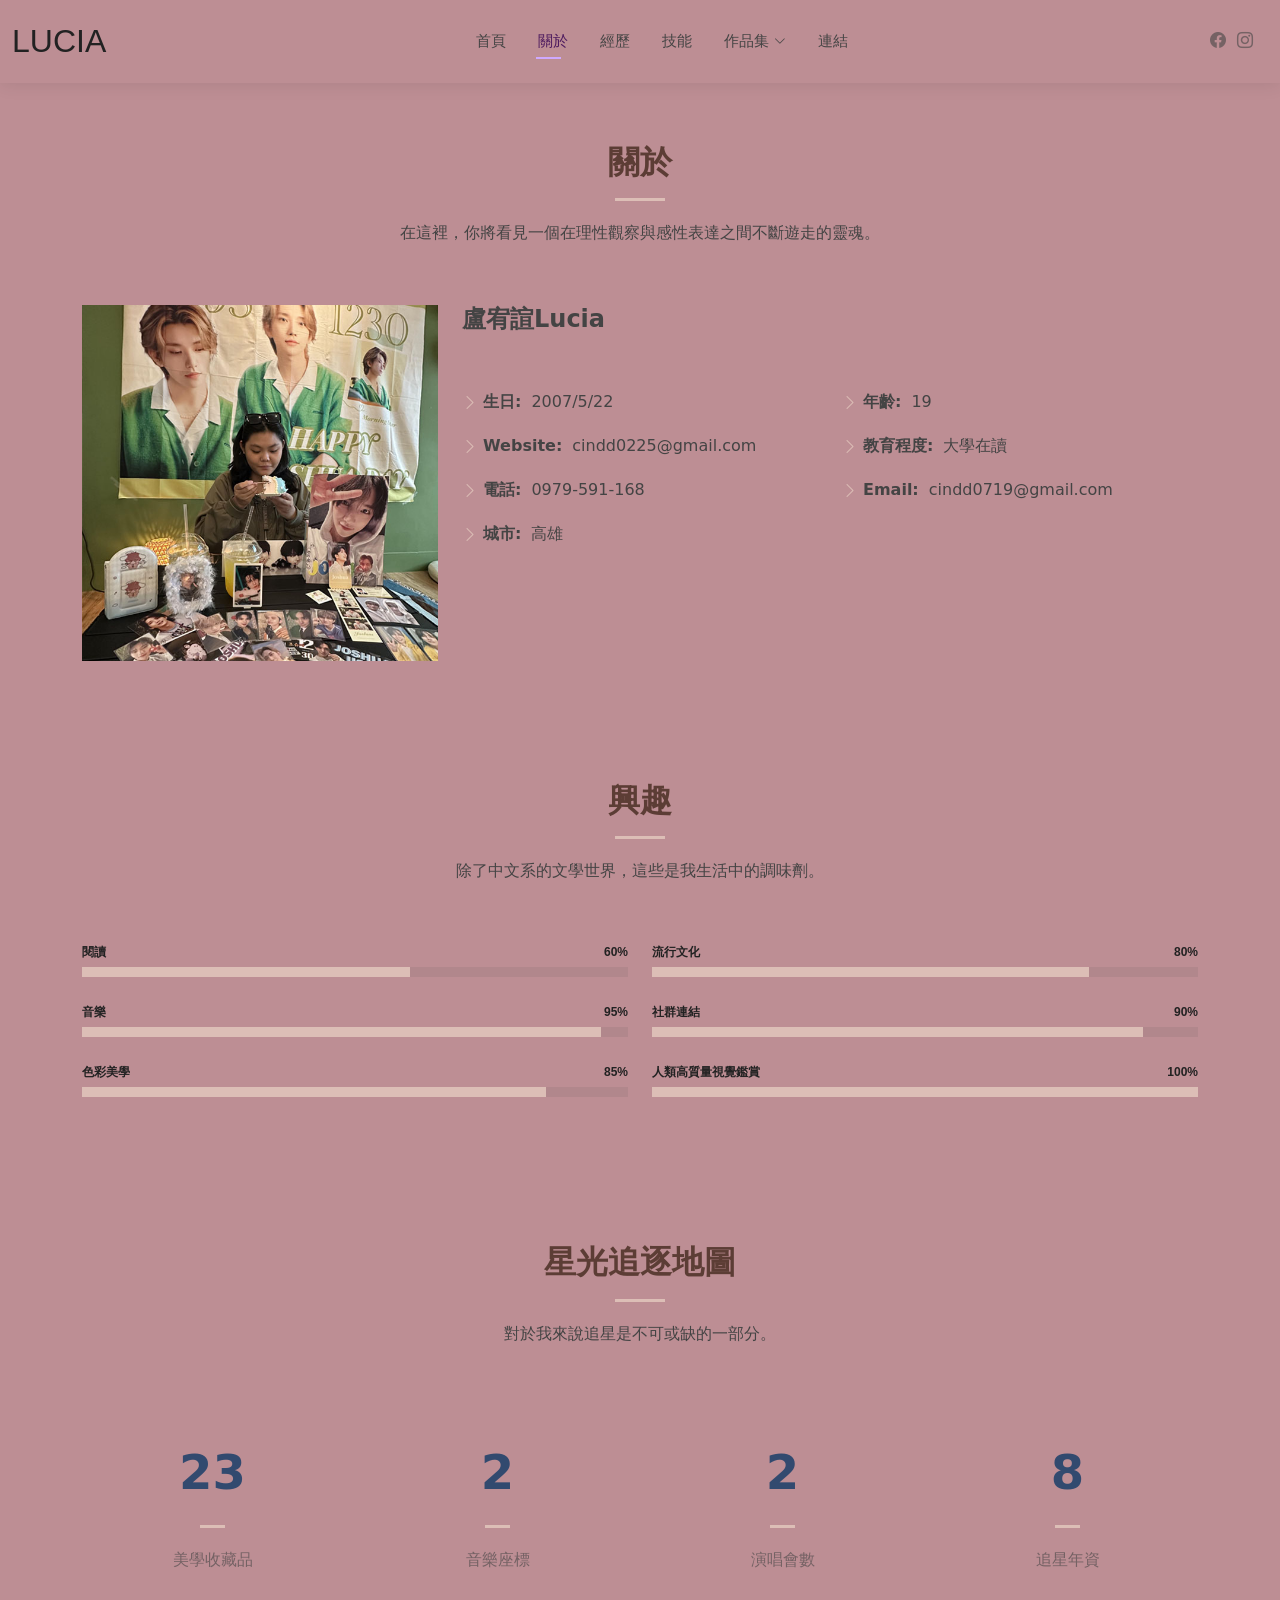
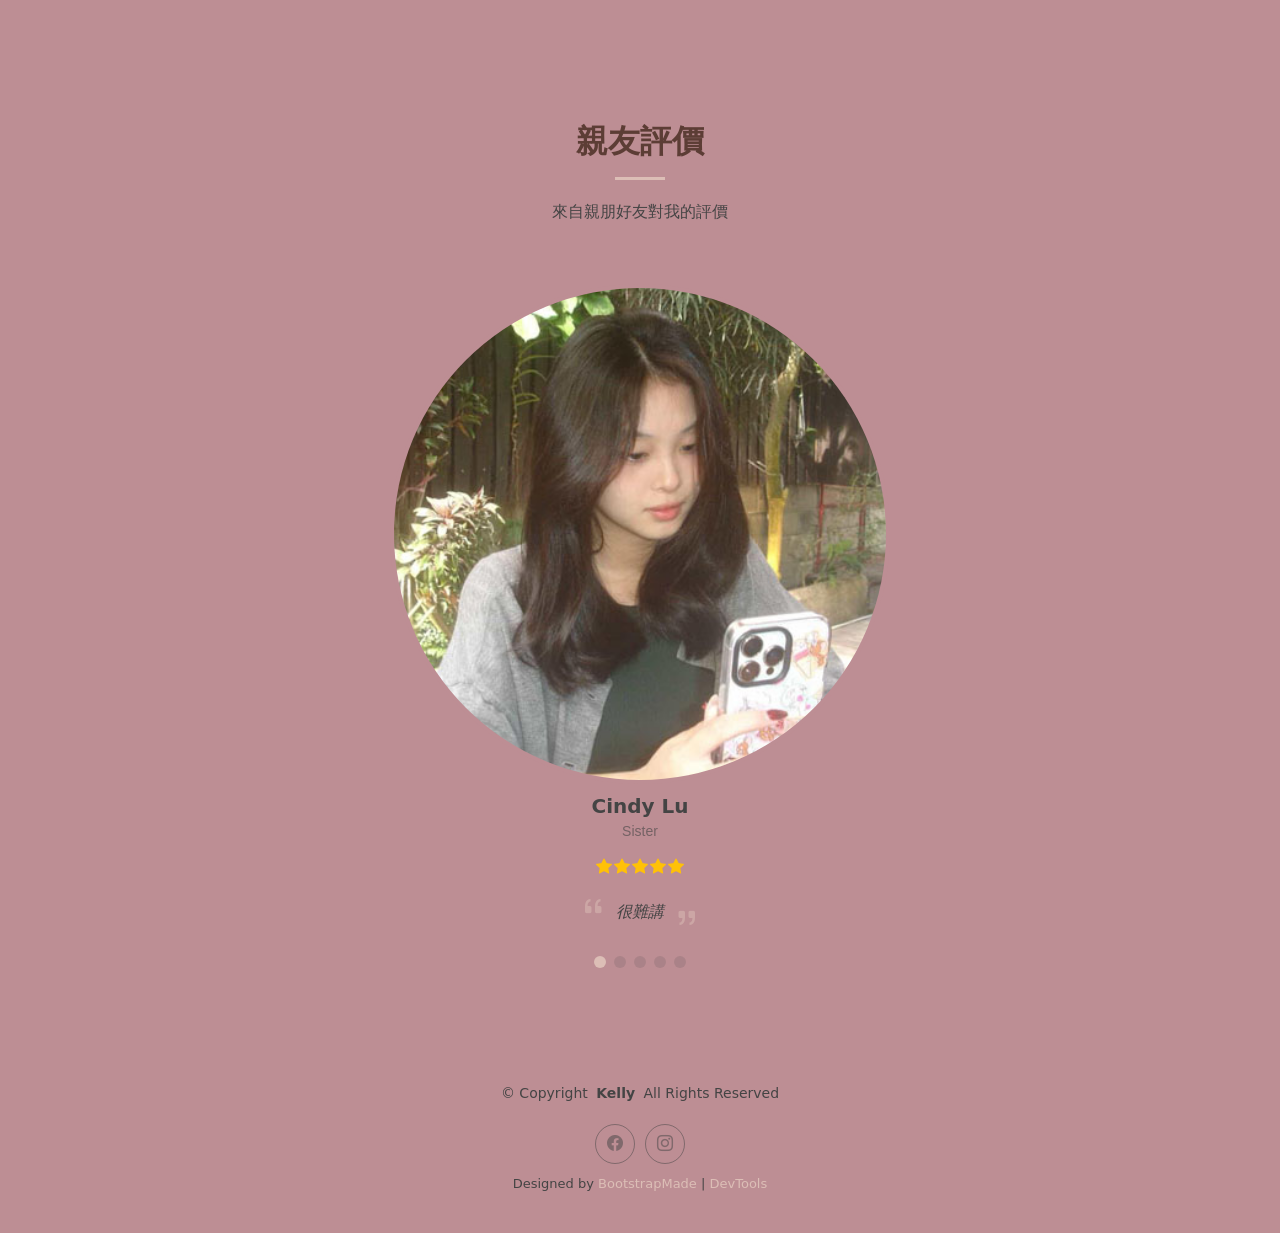
==== commit 19eb4955: "Add files via upload" ====
--- a/about.html
+++ b/about.html
@@ -44,7 +44,7 @@
       <a href="index.html" class="logo d-flex align-items-center me-auto me-xl-0">
         <!-- Uncomment the line below if you also wish to use an image logo -->
         <!-- <img src="assets/img/logo.png" alt=""> -->
-        <h1 class="sitename">Kelly</h1>
+        <h1 class="sitename">Lucia</h1>
       </a>
 
     <nav id="navmenu" class="navmenu">
--- a/assets/css/main.css
+++ b/assets/css/main.css
@@ -0,0 +1,1432 @@
+/**
+* Template Name: Kelly
+* Template URL: https://bootstrapmade.com/kelly-free-bootstrap-cv-resume-html-template/
+* Updated: Aug 07 2024 with Bootstrap v5.3.3
+* Author: BootstrapMade.com
+* License: https://bootstrapmade.com/license/
+*/
+
+/*--------------------------------------------------------------
+# Font & Color Variables
+# Help: https://bootstrapmade.com/color-system/
+--------------------------------------------------------------*/
+/* Fonts */
+:root {
+  --default-font: "Roboto",  system-ui, -apple-system, "Segoe UI", Roboto, "Helvetica Neue", Arial, "Noto Sans", "Liberation Sans", sans-serif, "Apple Color Emoji", "Segoe UI Emoji", "Segoe UI Symbol", "Noto Color Emoji";
+  --heading-font: "Raleway",  sans-serif;
+  --nav-font: "Poppins",  sans-serif;
+}
+
+/* Global Colors - The following color variables are used throughout the website. Updating them here will change the color scheme of the entire website */
+:root { 
+  --background-color: #bd8e94; /* Background color for the entire website, including individual sections */
+  --default-color: #444444; /* Default color used for the majority of the text content across the entire website */
+  --heading-color: #222222; /* Color for headings, subheadings and title throughout the website */
+  --accent-color: #DCBEB6; /* Accent color that represents your brand on the website. It's used for buttons, links, and other elements that need to stand out */
+  --surface-color: #ffffff; /* The surface color is used as a background of boxed elements within sections, such as cards, icon boxes, or other elements that require a visual separation from the global background. */
+  --contrast-color: #ffffff; /* Contrast color for text, ensuring readability against backgrounds of accent, heading, or default colors. */
+}
+
+/* Nav Menu Colors - The following color variables are used specifically for the navigation menu. They are separate from the global colors to allow for more customization options */
+:root {
+  --nav-color: #444444;  /* The default color of the main navmenu links */
+  --nav-hover-color: #cfa9ff; /* Applied to main navmenu links when they are hovered over or active */
+  --nav-mobile-background-color: #ffffff; /* Used as the background color for mobile navigation menu */
+  --nav-dropdown-background-color: #ffffff; /* Used as the background color for dropdown items that appear when hovering over primary navigation items */
+  --nav-dropdown-color: #444444; /* Used for navigation links of the dropdown items in the navigation menu. */
+  --nav-dropdown-hover-color: #34b7a7; /* Similar to --nav-hover-color, this color is applied to dropdown navigation links when they are hovered over. */
+}
+
+/* Color Presets - These classes override global colors when applied to any section or element, providing reuse of the sam color scheme. */
+
+.light-background {
+  --background-color: #e9e8e;
+  --surface-color: #ffffff;
+}
+
+.dark-background {
+  --background-color: #060606;
+  --default-color: #ffffff;
+  --heading-color: #ffffff;
+  --surface-color: #252525;
+  --contrast-color: #ffffff;
+}
+
+/* Smooth scroll */
+:root {
+  scroll-behavior: smooth;
+}
+
+/*--------------------------------------------------------------
+# General Styling & Shared Classes
+--------------------------------------------------------------*/
+body {
+  color: var(--default-color);
+  background-color: var(--background-color);
+  font-family: var(--default-font);
+}
+
+a {
+  color: var(--accent-color);
+  text-decoration: none;
+  transition: 0.3s;
+}
+
+a:hover {
+  color: color-mix(in srgb, var(--accent-color), transparent 25%);
+  text-decoration: none;
+}
+
+h1,
+.index-page h2 {
+    color: #8b3636;
+    font-family: "Raleway", sans-serif;
+}
+.section-title h2 {
+    color: #5C3D35;
+    font-family: "Raleway", sans-serif;
+    }
+h2 
+h3,
+h4,
+h5,
+h6 {
+  color: var(--heading-color);
+  font-family: var(--heading-font);
+}
+
+/* PHP Email Form Messages
+------------------------------*/
+.php-email-form .error-message {display: none !important;
+  visibility: hidden !important; /* 隱藏元素 */
+  opacity: 0 !important;          /* 變成完全透明 */
+  height: 0 !important;           /* 高度歸零 */
+  padding: 0 !important;          /* 內邊距歸零（消滅紅色大區塊） */
+  margin: 0 !important;           /* 外邊距歸零 */
+  border: none !important;        /* 拔掉任何邊框 */
+  font-size: 0 !important;        /* 字體縮小到不見 */
+}
+
+.php-email-form .sent-message {
+  display: none;
+  color: #ffffff;
+  background: #059652;
+  text-align: center;
+  padding: 15px;
+  margin-bottom: 24px;
+  font-weight: 600;
+}
+
+.php-email-form .loading {
+  display: none;
+  background: var(--surface-color);
+  text-align: center;
+  padding: 15px;
+  margin-bottom: 24px;
+}
+
+.php-email-form .loading:before {
+  content: "";
+  display: inline-block;
+  border-radius: 50%;
+  width: 24px;
+  height: 24px;
+  margin: 0 10px -6px 0;
+  border: 3px solid var(--accent-color);
+  border-top-color: var(--surface-color);
+  animation: php-email-form-loading 1s linear infinite;
+}
+
+@keyframes php-email-form-loading {
+  0% {
+    transform: rotate(0deg);
+  }
+
+  100% {
+    transform: rotate(360deg);
+  }
+}
+
+/*--------------------------------------------------------------
+# Global Header
+--------------------------------------------------------------*/
+.header {
+  color: var(--default-color);
+  background-color: var(--background-color);
+  padding: 15px 0;
+  transition: all 0.5s;
+  z-index: 997;
+  box-shadow: 0px 0 18px rgba(0, 0, 0, 0.1);
+}
+
+.header .logo {
+  line-height: 1;
+}
+
+.header .logo img {
+  max-height: 36px;
+  margin-right: 8px;
+}
+
+.header .logo h1 {
+  font-size: 32px;
+  margin: 0;
+  font-weight: 300;
+  text-transform: uppercase;
+  color: var(--heading-color);
+}
+
+.header .header-social-links {
+  padding-right: 15px;
+}
+
+.header .header-social-links a {
+  color: color-mix(in srgb, var(--default-color), transparent 40%);
+  padding-left: 6px;
+  display: inline-block;
+  transition: 0.3s;
+  font-size: 16px;
+}
+
+.header .header-social-links a:hover {
+  color: var(--accent-color);
+}
+
+.header .header-social-links a i {
+  line-height: 0px;
+}
+
+@media (max-width: 1200px) {
+  .header .logo {
+    order: 1;
+  }
+
+  .header .header-social-links {
+    order: 2;
+  }
+
+  .header .navmenu {
+    order: 3;
+  }
+}
+
+/*--------------------------------------------------------------
+# Navigation Menu
+--------------------------------------------------------------*/
+/* Desktop Navigation */
+@media (min-width: 1200px) {
+  .navmenu {
+    padding: 0;
+  }
+
+  .navmenu ul {
+    margin: 0;
+    padding: 0;
+    display: flex;
+    list-style: none;
+    align-items: center;
+  }
+
+  .navmenu li {
+    position: relative;
+  }
+
+  .navmenu>ul>li {
+    white-space: nowrap;
+    padding: 15px 14px;
+  }
+
+  .navmenu>ul>li:last-child {
+    padding-right: 0;
+  }
+
+  .navmenu a,
+  .navmenu a:focus {
+    color: var(--nav-color);
+    font-size: 15px;
+    padding: 0 2px;
+    font-family: var(--nav-font);
+    font-weight: 400;
+    display: flex;
+    align-items: center;
+    justify-content: space-between;
+    white-space: nowrap;
+    transition: 0.3s;
+    position: relative;
+  }
+
+  .navmenu a i,
+  .navmenu a:focus i {
+    font-size: 12px;
+    line-height: 0;
+    margin-left: 5px;
+    transition: 0.3s;
+  }
+
+  .navmenu>ul>li>a:before {
+    content: "";
+    position: absolute;
+    height: 2px;
+    bottom: -6px;
+    left: 0;
+    background-color: var(--nav-hover-color);
+    visibility: hidden;
+    width: 0px;
+    transition: all 0.3s ease-in-out 0s;
+  }
+
+  .navmenu a:hover:before,
+  .navmenu li:hover>a:before,
+  .navmenu .active:before {
+    visibility: visible;
+    width: 25px;
+  }
+
+  .navmenu li:hover>a,
+  .navmenu .active,
+  .navmenu .active:focus {
+    color: #4e1b5f
+  }
+
+  .navmenu .dropdown ul {
+    margin: 0;
+    padding: 10px 0;
+    background: var(--nav-dropdown-background-color);
+    display: block;
+    position: absolute;
+    visibility: hidden;
+    left: 14px;
+    top: 130%;
+    opacity: 0;
+    transition: 0.3s;
+    border-radius: 4px;
+    z-index: 99;
+    box-shadow: 0px 0px 30px rgba(0, 0, 0, 0.1);
+  }
+
+  .navmenu .dropdown ul li {
+    min-width: 200px;
+  }
+
+  .navmenu .dropdown ul a {
+    padding: 10px 20px;
+    font-size: 15px;
+    text-transform: none;
+    color: var(--nav-dropdown-color);
+  }
+
+  .navmenu .dropdown ul a i {
+    font-size: 12px;
+  }
+
+  .navmenu .dropdown ul a:hover,
+  .navmenu .dropdown ul .active:hover,
+  .navmenu .dropdown ul li:hover>a {
+    color: var(--nav-dropdown-hover-color);
+  }
+
+  .navmenu .dropdown:hover>ul {
+    opacity: 1;
+    top: 100%;
+    visibility: visible;
+  }
+
+  .navmenu .dropdown .dropdown ul {
+    top: 0;
+    left: -90%;
+    visibility: hidden;
+  }
+
+  .navmenu .dropdown .dropdown:hover>ul {
+    opacity: 1;
+    top: 0;
+    left: -100%;
+    visibility: visible;
+  }
+}
+
+/* Mobile Navigation */
+@media (max-width: 1199px) {
+  .mobile-nav-toggle {
+    color: var(--nav-color);
+    font-size: 28px;
+    line-height: 0;
+    margin-right: 10px;
+    cursor: pointer;
+    transition: color 0.3s;
+  }
+
+  .navmenu {
+    padding: 0;
+    z-index: 9997;
+  }
+
+  .navmenu ul {
+    display: none;
+    list-style: none;
+    position: absolute;
+    inset: 60px 20px 20px 20px;
+    padding: 10px 0;
+    margin: 0;
+    border-radius: 6px;
+    background-color: var(--nav-mobile-background-color);
+    border: 1px solid color-mix(in srgb, var(--default-color), transparent 90%);
+    box-shadow: none;
+    overflow-y: auto;
+    transition: 0.3s;
+    z-index: 9998;
+  }
+
+  .navmenu a,
+  .navmenu a:focus {
+    color: var(--nav-dropdown-color);
+    padding: 10px 20px;
+    font-family: var(--nav-font);
+    font-size: 17px;
+    font-weight: 500;
+    display: flex;
+    align-items: center;
+    justify-content: space-between;
+    white-space: nowrap;
+    transition: 0.3s;
+  }
+
+  .navmenu a i,
+  .navmenu a:focus i {
+    font-size: 12px;
+    line-height: 0;
+    margin-left: 5px;
+    width: 30px;
+    height: 30px;
+    display: flex;
+    align-items: center;
+    justify-content: center;
+    border-radius: 50%;
+    transition: 0.3s;
+    background-color: color-mix(in srgb, var(--accent-color), transparent 90%);
+  }
+
+  .navmenu a i:hover,
+  .navmenu a:focus i:hover {
+    background-color: var(--accent-color);
+    color: var(--contrast-color);
+  }
+
+  .navmenu a:hover,
+  .navmenu .active,
+  .navmenu .active:focus {
+    color: #807185;
+  }
+
+  .navmenu .active i,
+  .navmenu .active:focus i {
+    background-color: var(--accent-color);
+    color: var(--contrast-color);
+    transform: rotate(180deg);
+  }
+
+  .navmenu .dropdown ul {
+    position: static;
+    display: none;
+    z-index: 99;
+    padding: 10px 0;
+    margin: 10px 20px;
+    background-color: var(--nav-dropdown-background-color);
+    transition: all 0.5s ease-in-out;
+  }
+
+  .navmenu .dropdown ul ul {
+    background-color: rgba(33, 37, 41, 0.1);
+  }
+
+  .navmenu .dropdown>.dropdown-active {
+    display: block;
+    background-color: rgba(33, 37, 41, 0.03);
+  }
+
+  .mobile-nav-active {
+    overflow: hidden;
+  }
+
+  .mobile-nav-active .mobile-nav-toggle {
+    color: #fff;
+    position: absolute;
+    font-size: 32px;
+    top: 15px;
+    right: 15px;
+    margin-right: 0;
+    z-index: 9999;
+  }
+
+  .mobile-nav-active .navmenu {
+    position: fixed;
+    overflow: hidden;
+    inset: 0;
+    background: rgba(33, 37, 41, 0.8);
+    transition: 0.3s;
+  }
+
+  .mobile-nav-active .navmenu>ul {
+    display: block;
+  }
+}
+
+/*--------------------------------------------------------------
+# Global Footer
+--------------------------------------------------------------*/
+.footer {
+  color: var(--default-color);
+  background-color: var(--background-color);
+  font-size: 14px;
+  padding: 40px 0;
+  position: relative;
+}
+
+.footer .copyright p {
+  margin-bottom: 0;
+}
+
+.footer .social-links {
+  margin-top: 20px;
+}
+
+.footer .social-links a {
+  display: flex;
+  align-items: center;
+  justify-content: center;
+  width: 40px;
+  height: 40px;
+  border-radius: 50%;
+  border: 1px solid color-mix(in srgb, var(--default-color), transparent 50%);
+  font-size: 16px;
+  color: color-mix(in srgb, var(--default-color), transparent 50%);
+  margin: 0 5px;
+  transition: 0.3s;
+}
+
+.footer .social-links a:hover {
+  color: var(--accent-color);
+  border-color: var(--accent-color);
+}
+
+.footer .credits {
+  margin-top: 10px;
+  font-size: 13px;
+  text-align: center;
+}
+
+/*--------------------------------------------------------------
+# Preloader
+--------------------------------------------------------------*/
+#preloader {
+  position: fixed;
+  inset: 0;
+  z-index: 9999;
+  overflow: hidden;
+  background-color: var(--background-color);
+  transition: all 0.6s ease-out;
+  width: 100%;
+  height: 100vh;
+}
+
+#preloader:before,
+#preloader:after {
+  content: "";
+  position: absolute;
+  border: 4px solid var(--accent-color);
+  border-radius: 50%;
+  animation: animate-preloader 2s cubic-bezier(0, 0.2, 0.8, 1) infinite;
+}
+
+#preloader:after {
+  animation-delay: -0.5s;
+}
+
+@keyframes animate-preloader {
+  0% {
+    width: 10px;
+    height: 10px;
+    top: calc(50% - 5px);
+    left: calc(50% - 5px);
+    opacity: 1;
+  }
+
+  100% {
+    width: 72px;
+    height: 72px;
+    top: calc(50% - 36px);
+    left: calc(50% - 36px);
+    opacity: 0;
+  }
+}
+
+/*--------------------------------------------------------------
+# Scroll Top Button
+--------------------------------------------------------------*/
+.scroll-top {
+  position: fixed;
+  visibility: hidden;
+  opacity: 0;
+  right: 15px;
+  bottom: -15px;
+  z-index: 99999;
+  background-color: var(--accent-color);
+  width: 44px;
+  height: 44px;
+  border-radius: 50px;
+  transition: all 0.4s;
+}
+
+.scroll-top i {
+  font-size: 24px;
+  color: var(--contrast-color);
+  line-height: 0;
+}
+
+.scroll-top:hover {
+  background-color: color-mix(in srgb, var(--accent-color), transparent 20%);
+  color: var(--contrast-color);
+}
+
+.scroll-top.active {
+  visibility: visible;
+  opacity: 1;
+  bottom: 15px;
+}
+
+/*--------------------------------------------------------------
+# Disable aos animation delay on mobile devices
+--------------------------------------------------------------*/
+@media screen and (max-width: 768px) {
+  [data-aos-delay] {
+    transition-delay: 0 !important;
+  }
+}
+
+/*--------------------------------------------------------------
+# Global Page Titles & Breadcrumbs
+--------------------------------------------------------------*/
+.page-title {
+  color: var(--default-color);
+  background-color: var(--background-color);
+  padding: 25px 0;
+  position: relative;
+  border-bottom: 1px solid color-mix(in srgb, var(--default-color), transparent 85%);
+}
+
+.page-title h1 {
+  font-size: 24px;
+  font-weight: 400;
+}
+
+.page-title .breadcrumbs ol {
+  display: flex;
+  flex-wrap: wrap;
+  list-style: none;
+  padding: 0;
+  margin: 0;
+  font-size: 14px;
+  font-weight: 400;
+}
+
+.page-title .breadcrumbs ol li+li {
+  padding-left: 10px;
+}
+
+.page-title .breadcrumbs ol li+li::before {
+  content: "/";
+  display: inline-block;
+  padding-right: 10px;
+  color: color-mix(in srgb, var(--default-color), transparent 70%);
+}
+
+/*--------------------------------------------------------------
+# Global Sections
+--------------------------------------------------------------*/
+section,
+.section {
+  color: var(--default-color);
+  background-color: var(--background-color);
+  padding: 60px 0;
+  scroll-margin-top: 100px;
+  overflow: clip;
+}
+
+@media (max-width: 1199px) {
+
+  section,
+  .section {
+    scroll-margin-top: 66px;
+  }
+}
+
+/*--------------------------------------------------------------
+# Global Section Titles
+--------------------------------------------------------------*/
+.section-title {
+  text-align: center;
+  padding-bottom: 60px;
+  position: relative;
+}
+
+.section-title h2 {
+  font-size: 32px;
+  font-weight: 700;
+  margin-bottom: 20px;
+  padding-bottom: 20px;
+  position: relative;
+}
+
+.section-title h2:after {
+  content: "";
+  position: absolute;
+  display: block;
+  width: 50px;
+  height: 3px;
+  background: var(--accent-color);
+  left: 0;
+  right: 0;
+  bottom: 0;
+  margin: auto;
+}
+
+.section-title p {
+  margin-bottom: 0;
+}
+
+/*--------------------------------------------------------------
+# Hero Section
+--------------------------------------------------------------*/
+.hero {
+  width: 100%;
+  min-height: calc(100vh - 82px);
+  position: relative;
+  padding: 80px 0;
+  display: flex;
+  align-items: center;
+  justify-content: center;
+}
+
+@media (max-width: 1200px) {
+  .hero {
+    min-height: calc(100vh - 68px);
+  }
+}
+
+.hero img {
+  position: absolute;
+  inset: 0;
+  display: block;
+  width: 100%;
+  height: 100%;
+  object-fit: cover;
+  z-index: 1;
+}
+
+.hero .container {
+  position: relative;
+  z-index: 3;
+}
+
+.hero h2 {
+  margin: 0;
+  font-size: 48px;
+  font-weight: 700;
+}
+
+.hero p {
+  margin: 10px 0 0 0;
+  font-size: 24px;
+  color: #8A4F43;
+}
+
+.hero .btn-get-started {
+  color: #665355;
+  background: #DCBEB6;
+  font-family: var(--heading-font);
+  text-transform: uppercase;
+  font-weight: 600;
+  font-size: 12px;
+  letter-spacing: 1px;
+  display: inline-block;
+  padding: 12px 40px;
+  border-radius: 50px;
+  transition: 0.5s;
+  margin-top: 30px;
+}
+
+.hero .btn-get-started:hover {
+  background: rgba(255, 255, 255, 0.8); 
+  color: #000000;
+}
+
+@media (max-width: 768px) {
+  .hero h2 {
+    font-size: 32px;
+  }
+
+  .hero p {
+    font-size: 18px;
+  }
+}
+
+/*--------------------------------------------------------------
+# About Section
+--------------------------------------------------------------*/
+.about .content h2 {
+  font-weight: 700;
+  font-size: 24px;
+}
+
+.about .content ul {
+  list-style: none;
+  padding: 0;
+}
+
+.about .content ul li {
+  margin-bottom: 20px;
+  display: flex;
+  align-items: center;
+}
+
+.about .content ul strong {
+  margin-right: 10px;
+}
+
+.about .content ul i {
+  font-size: 16px;
+  margin-right: 5px;
+  color: var(--accent-color);
+  line-height: 0;
+}
+
+/*--------------------------------------------------------------
+# Skills Section
+--------------------------------------------------------------*/
+.skills .progress {
+  height: 60px;
+  display: block;
+  background: none;
+  border-radius: 0;
+}
+
+.skills .progress .skill {
+  color: var(--heading-color);
+  padding: 0;
+  margin: 0 0 6px 0;
+  text-transform: uppercase;
+  display: block;
+  font-weight: 600;
+  font-family: var(--heading-font);
+}
+
+.skills .progress .skill .val {
+  float: right;
+  font-style: normal;
+}
+
+.skills .progress-bar-wrap {
+  background: color-mix(in srgb, var(--default-color), transparent 90%);
+  height: 10px;
+}
+
+.skills .progress-bar {
+  width: 1px;
+  height: 10px;
+  transition: 0.9s;
+  background-color: var(--accent-color);
+}
+
+/*--------------------------------------------------------------
+# Stats Section
+--------------------------------------------------------------*/
+.stats .stats-item {
+  padding: 30px;
+  width: 100%;
+}
+
+.stats .stats-item span {
+  color: #324a6f;
+  font-size: 48px;
+  display: block;
+  font-weight: 700;
+  margin-bottom: 20px;
+  padding-bottom: 20px;
+  position: relative;
+}
+
+.stats .stats-item span:after {
+  content: "";
+  position: absolute;
+  display: block;
+  width: 25px;
+  height: 3px;
+  background: var(--accent-color);
+  left: 0;
+  right: 0;
+  bottom: 0;
+  margin: auto;
+}
+
+.stats .stats-item p {
+  color: color-mix(in srgb, var(--default-color), transparent 40%);
+  padding: 0;
+  margin: 0;
+  font-family: var(--heading-font);
+  font-weight: 500;
+}
+
+/*--------------------------------------------------------------
+# Testimonials Section
+--------------------------------------------------------------*/
+.testimonials .section-header {
+  margin-bottom: 40px;
+}
+
+.testimonials .testimonials-carousel,
+.testimonials .testimonials-slider {
+  overflow: hidden;
+}
+
+.testimonials .testimonial-item {
+  text-align: center;
+}
+
+.testimonials .testimonial-item .testimonial-img {
+  width: 500px;
+  border-radius: 50%;
+  border: 4px solid var(--background-color);
+  margin: 0 auto;
+}
+
+.testimonials .testimonial-item h3 {
+  font-size: 20px;
+  font-weight: bold;
+  margin: 10px 0 5px 0;
+}
+
+.testimonials .testimonial-item h4 {
+  font-size: 14px;
+  color: color-mix(in srgb, var(--default-color), transparent 40%);
+  margin: 0 0 15px 0;
+}
+
+.testimonials .testimonial-item .stars {
+  margin-bottom: 15px;
+}
+
+.testimonials .testimonial-item .stars i {
+  color: #ffc107;
+  margin: 0 1px;
+}
+
+.testimonials .testimonial-item .quote-icon-left,
+.testimonials .testimonial-item .quote-icon-right {
+  color: color-mix(in srgb, var(--accent-color), transparent 50%);
+  font-size: 26px;
+  line-height: 0;
+}
+
+.testimonials .testimonial-item .quote-icon-left {
+  display: inline-block;
+  left: -5px;
+  position: relative;
+}
+
+.testimonials .testimonial-item .quote-icon-right {
+  display: inline-block;
+  right: -5px;
+  position: relative;
+  top: 10px;
+  transform: scale(-1, -1);
+}
+
+.testimonials .testimonial-item p {
+  font-style: italic;
+  margin: 0 auto 15px auto;
+}
+
+.testimonials .swiper-wrapper {
+  height: auto;
+}
+
+.testimonials .swiper-pagination {
+  margin-top: 20px;
+  position: relative;
+}
+
+.testimonials .swiper-pagination .swiper-pagination-bullet {
+  width: 12px;
+  height: 12px;
+  opacity: 1;
+  background-color: color-mix(in srgb, var(--default-color), transparent 85%);
+}
+
+.testimonials .swiper-pagination .swiper-pagination-bullet-active {
+  background-color: var(--accent-color);
+}
+
+@media (min-width: 992px) {
+  .testimonials .testimonial-item p {
+    width: 80%;
+  }
+}
+
+/*--------------------------------------------------------------
+# Resume Section
+--------------------------------------------------------------*/
+.resume .resume-title {
+  color: var(--heading-color);
+  font-size: 26px;
+  font-weight: 700;
+  margin-top: 20px;
+  margin-bottom: 20px;
+}
+
+.resume .resume-item {
+  padding: 0 0 20px 20px;
+  margin-top: -2px;
+  border-left: 2px solid var(--accent-color);
+  position: relative;
+}
+
+.resume .resume-item h4 {
+  line-height: 18px;
+  font-size: 18px;
+  font-weight: 600;
+  text-transform: uppercase;
+  color: color-mix(in srgb, var(--default-color), transparent 20%);
+  margin-bottom: 10px;
+}
+
+.resume .resume-item h5 {
+  font-size: 16px;
+  padding: 5px 15px;
+  display: inline-block;
+  font-weight: 600;
+  margin-bottom: 10px;
+}
+
+.resume .resume-item ul {
+  padding-left: 20px;
+}
+
+.resume .resume-item ul li {
+  padding-bottom: 10px;
+}
+
+.resume .resume-item:last-child {
+  padding-bottom: 0;
+}
+
+.resume .resume-item::before {
+  content: "";
+  position: absolute;
+  width: 16px;
+  height: 16px;
+  border-radius: 50px;
+  left: -9px;
+  top: 0;
+  background: var(--background-color);
+  border: 2px solid var(--accent-color);
+}
+
+/*--------------------------------------------------------------
+# Services Section
+--------------------------------------------------------------*/
+.services .service-item {
+  background-color: var(--surface-color);
+  box-shadow: 0px 5px 90px 0px rgba(0, 0, 0, 0.1);
+  height: 100%;
+  padding: 60px 30px;
+  text-align: center;
+  transition: 0.3s;
+  border-radius: 5px;
+}
+
+.services .service-item .icon {
+  margin: 0 auto;
+  width: 100px;
+  height: 100px;
+  display: flex;
+  align-items: center;
+  justify-content: center;
+  transition: ease-in-out 0.3s;
+  position: relative;
+}
+
+.services .service-item .icon i {
+  font-size: 36px;
+  transition: 0.5s;
+  position: relative;
+}
+
+.services .service-item .icon svg {
+  position: absolute;
+  top: 0;
+  left: 0;
+}
+
+.services .service-item .icon svg path {
+  transition: 0.5s;
+  fill: color-mix(in srgb, var(--default-color), transparent 95%);
+}
+
+.services .service-item h3 {
+  font-weight: 700;
+  margin: 10px 0 15px 0;
+  font-size: 22px;
+}
+
+.services .service-item p {
+  line-height: 24px;
+  font-size: 14px;
+  margin-bottom: 0;
+}
+
+.services .service-item:hover {
+  box-shadow: 0px 5px 35px 0px rgba(0, 0, 0, 0.1);
+}
+
+.services .service-item.item-cyan i {
+  color: #ff83ae;
+}
+
+.services .service-item.item-cyan:hover .icon i {
+  color:#ffea00;
+}
+
+.services .service-item.item-cyan:hover .icon path {
+  fill: #ff0000;
+}
+
+.services .service-item.item-orange i {
+  color: #8fa3cc;
+}
+
+.services .service-item.item-orange:hover .icon i {
+  color: #6114a5;
+}
+
+.services .service-item.item-orange:hover .icon path {
+  fill: #4c75a3;
+}
+
+.services .service-item.item-teal i {
+  color: #9efd38;
+}
+
+.services .service-item.item-teal:hover .icon i {
+  color: #893900;
+}
+
+.services .service-item.item-teal:hover .icon path {
+  fill: #ff00a0;
+}
+
+.services .service-item.item-red i {
+  color: #4b3d60;
+}
+
+.services .service-item.item-red:hover .icon i {
+  color: #ffd700;
+}
+
+.services .service-item.item-red:hover .icon path {
+  fill: #000000;
+}
+
+.services .service-item.item-indigo i {
+  color: #6610f2;
+}
+
+.services .service-item.item-indigo:hover .icon i {
+  color: #fff;
+}
+
+.services .service-item.item-indigo:hover .icon path {
+  fill: #6610f2;
+}
+
+.services .service-item.item-pink i {
+  color: #f3268c;
+}
+
+.services .service-item.item-pink:hover .icon i {
+  color: #fff;
+}
+
+.services .service-item.item-pink:hover .icon path {
+  fill: #f3268c;
+}
+
+/*--------------------------------------------------------------
+# Portfolio Section
+--------------------------------------------------------------*/
+.portfolio .portfolio-filters {
+  padding: 0;
+  margin: 0 auto 20px auto;
+  list-style: none;
+  text-align: center;
+}
+
+.portfolio .portfolio-filters li {
+  cursor: pointer;
+  display: inline-block;
+  padding: 8px 20px 10px 20px;
+  margin: 0;
+  font-size: 15px;
+  font-weight: 500;
+  line-height: 1;
+  margin-bottom: 5px;
+  border-radius: 50px;
+  transition: all 0.3s ease-in-out;
+  font-family: var(--heading-font);
+}
+
+.portfolio .portfolio-filters li:hover,
+.portfolio .portfolio-filters li.filter-active {
+  color: var(--contrast-color);
+  background-color: var(--accent-color);
+}
+
+.portfolio .portfolio-filters li:first-child {
+  margin-left: 0;
+}
+
+.portfolio .portfolio-filters li:last-child {
+  margin-right: 0;
+}
+
+@media (max-width: 575px) {
+  .portfolio .portfolio-filters li {
+    font-size: 14px;
+    margin: 0 0 10px 0;
+  }
+}
+
+.portfolio .portfolio-item {
+  position: relative;
+  overflow: hidden;
+}
+
+.portfolio .portfolio-item .portfolio-info {
+  opacity: 0;
+  position: absolute;
+  left: 12px;
+  right: 12px;
+  bottom: -100%;
+  z-index: 3;
+  transition: all ease-in-out 0.5s;
+  background: color-mix(in srgb, var(--surface-color), transparent 10%);
+  padding: 15px;
+}
+
+.portfolio .portfolio-item .portfolio-info h4 {
+  font-size: 18px;
+  font-weight: 600;
+  padding-right: 50px;
+}
+
+.portfolio .portfolio-item .portfolio-info p {
+  color: color-mix(in srgb, var(--default-color), transparent 30%);
+  font-size: 14px;
+  margin-bottom: 0;
+  padding-right: 50px;
+}
+
+.portfolio .portfolio-item .portfolio-info .preview-link,
+.portfolio .portfolio-item .portfolio-info .details-link {
+  position: absolute;
+  right: 50px;
+  font-size: 24px;
+  top: calc(50% - 14px);
+  color: color-mix(in srgb, var(--default-color), transparent 30%);
+  transition: 0.3s;
+  line-height: 0;
+}
+
+.portfolio .portfolio-item .portfolio-info .preview-link:hover,
+.portfolio .portfolio-item .portfolio-info .details-link:hover {
+  color: var(--accent-color);
+}
+
+.portfolio .portfolio-item .portfolio-info .details-link {
+  right: 14px;
+  font-size: 28px;
+}
+
+.portfolio .portfolio-item:hover .portfolio-info {
+  opacity: 1;
+  bottom: 0;
+}
+
+/*--------------------------------------------------------------
+# Portfolio Details Section
+--------------------------------------------------------------*/
+.portfolio-details .portfolio-details-slider img {
+  width: 100%;
+}
+
+.portfolio-details .portfolio-details-slider .swiper-pagination {
+  margin-top: 20px;
+  position: relative;
+}
+
+.portfolio-details .portfolio-details-slider .swiper-pagination .swiper-pagination-bullet {
+  width: 12px;
+  height: 12px;
+  background-color: color-mix(in srgb, var(--default-color), transparent 85%);
+  opacity: 1;
+}
+
+.portfolio-details .portfolio-details-slider .swiper-pagination .swiper-pagination-bullet-active {
+  background-color: var(--accent-color);
+}
+
+.portfolio-details .portfolio-info {
+  background-color: var(--surface-color);
+  padding: 30px;
+  box-shadow: 0px 0 30px rgba(0, 0, 0, 0.1);
+}
+
+.portfolio-details .portfolio-info h3 {
+  font-size: 22px;
+  font-weight: 700;
+  margin-bottom: 20px;
+  padding-bottom: 20px;
+  border-bottom: 1px solid color-mix(in srgb, var(--default-color), transparent 85%);
+}
+
+.portfolio-details .portfolio-info ul {
+  list-style: none;
+  padding: 0;
+  font-size: 15px;
+}
+
+.portfolio-details .portfolio-info ul li+li {
+  margin-top: 10px;
+}
+
+.portfolio-details .portfolio-description {
+  padding-top: 30px;
+}
+
+.portfolio-details .portfolio-description h2 {
+  font-size: 26px;
+  font-weight: 700;
+  margin-bottom: 20px;
+}
+
+.portfolio-details .portfolio-description p {
+  padding: 0;
+  color: color-mix(in srgb, var(--default-color), transparent 30%);
+}
+
+/*--------------------------------------------------------------
+# Contact Section
+--------------------------------------------------------------*/
+.contact .info-wrap {
+  background-color: var(--surface-color);
+  box-shadow: 0px 0px 20px rgba(0, 0, 0, 0.1);
+  padding: 30px;
+}
+
+@media (max-width: 575px) {
+  .contact .info-wrap {
+    padding: 20px;
+  }
+}
+
+.contact .info-item {
+  margin-bottom: 40px;
+}
+
+.contact .info-item i {
+  font-size: 20px;
+  color: var(--accent-color);
+  background: color-mix(in srgb, var(--accent-color), transparent 92%);
+  width: 44px;
+  height: 44px;
+  display: flex;
+  justify-content: center;
+  align-items: center;
+  border-radius: 50px;
+  transition: all 0.3s ease-in-out;
+  margin-right: 15px;
+}
+
+.contact .info-item h3 {
+  padding: 0;
+  font-size: 18px;
+  font-weight: 700;
+  margin-bottom: 5px;
+}
+
+.contact .info-item p {
+  padding: 0;
+  margin-bottom: 0;
+  font-size: 14px;
+}
+
+.contact .info-item:hover i {
+  background: var(--accent-color);
+  color: var(--contrast-color);
+}
+
+.contact .php-email-form {
+  background-color: var(--surface-color);
+  height: 100%;
+  padding: 30px;
+  box-shadow: 0px 0px 20px rgba(0, 0, 0, 0.1);
+}
+
+@media (max-width: 575px) {
+  .contact .php-email-form {
+    padding: 20px;
+  }
+}
+
+.contact .php-email-form input[type=text],
+.contact .php-email-form input[type=email],
+.contact .php-email-form textarea {
+  font-size: 14px;
+  padding: 10px 15px;
+  box-shadow: none;
+  border-radius: 0;
+  color: var(--default-color);
+  background-color: var(--surface-color);
+  border-color: color-mix(in srgb, var(--default-color), transparent 80%);
+}
+
+.contact .php-email-form input[type=text]:focus,
+.contact .php-email-form input[type=email]:focus,
+.contact .php-email-form textarea:focus {
+  border-color: var(--accent-color);
+}
+
+.contact .php-email-form input[type=text]::placeholder,
+.contact .php-email-form input[type=email]::placeholder,
+.contact .php-email-form textarea::placeholder {
+  color: color-mix(in srgb, var(--default-color), transparent 70%);
+}
+
+.contact .php-email-form button[type=submit] {
+  color: var(--contrast-color);
+  background: var(--accent-color);
+  border: 0;
+  padding: 10px 30px;
+  transition: 0.4s;
+  border-radius: 50px;
+}
+
+.contact .php-email-form button[type=submit]:hover {
+  background: color-mix(in srgb, var(--accent-color), transparent 25%);
+}
+
+/*--------------------------------------------------------------
+# Starter Section Section
+--------------------------------------------------------------*/
+.starter-section {
+  /* Add your styles here */
+}
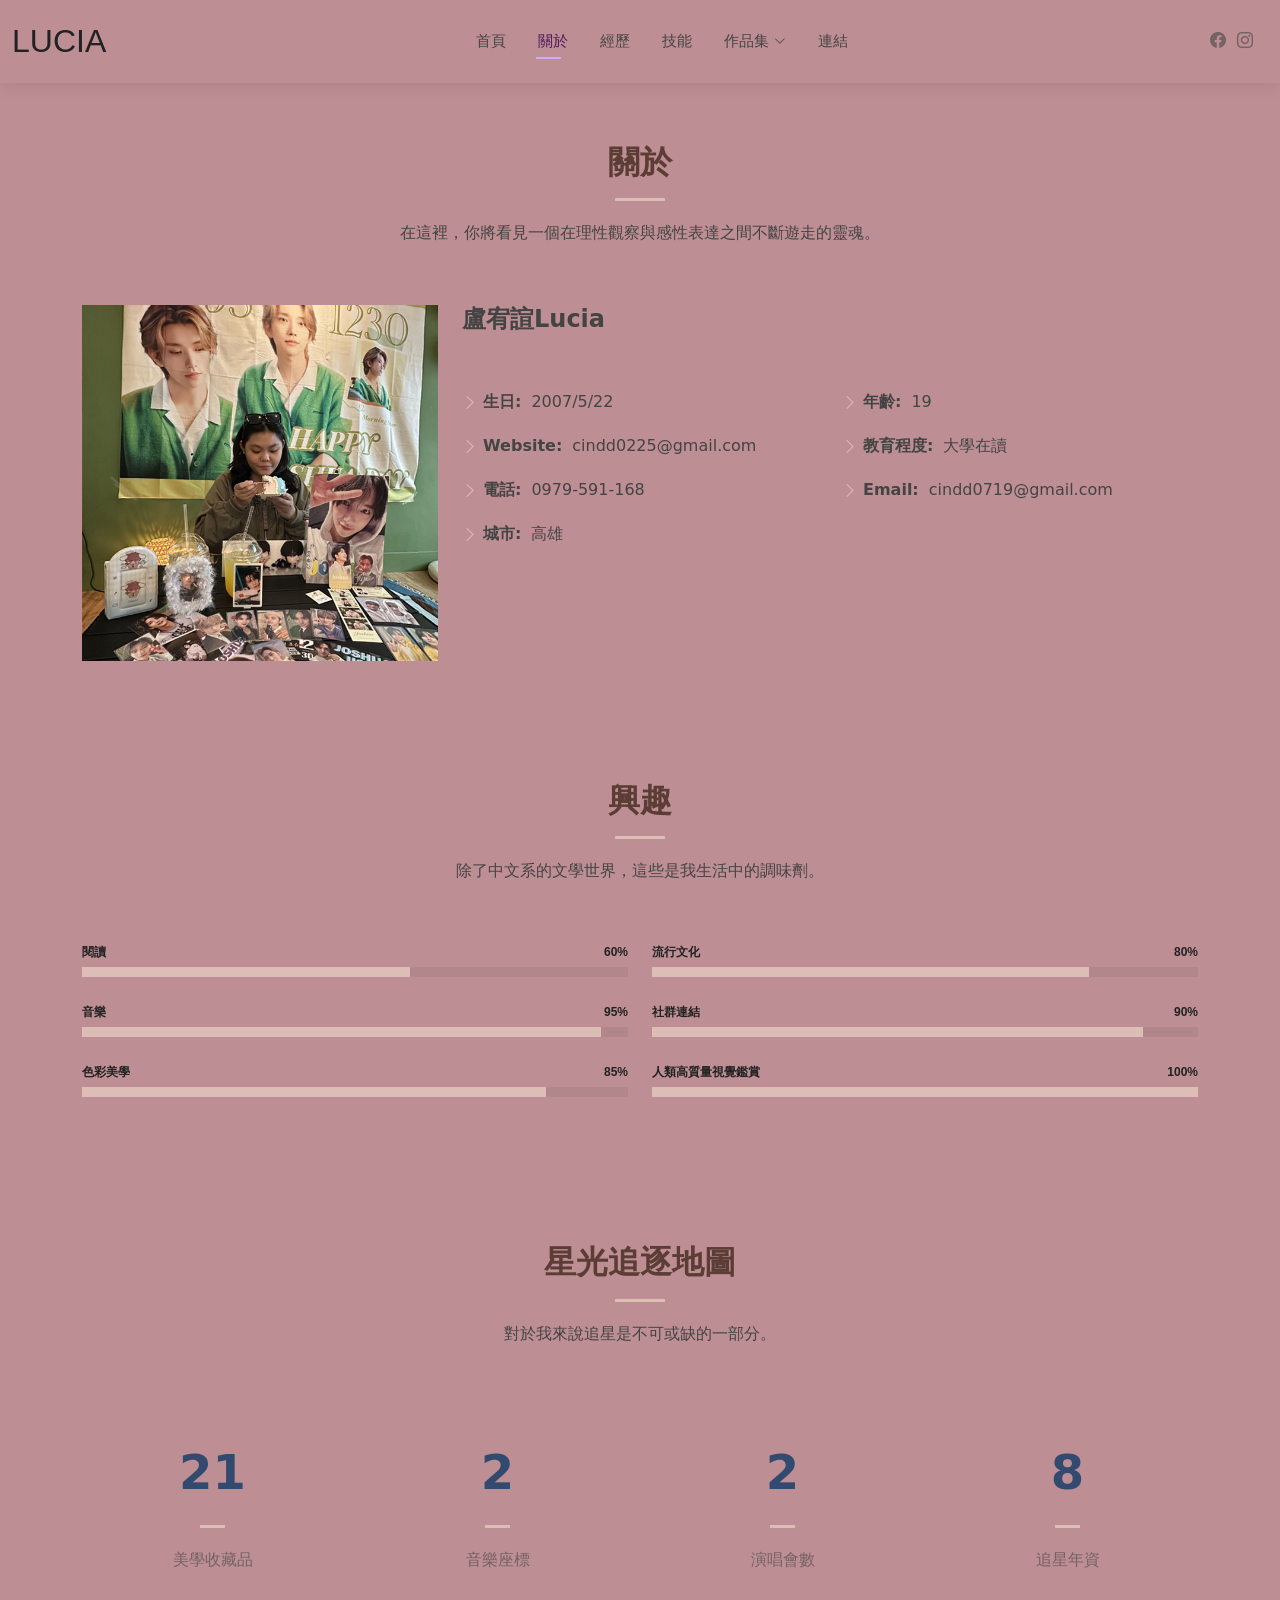
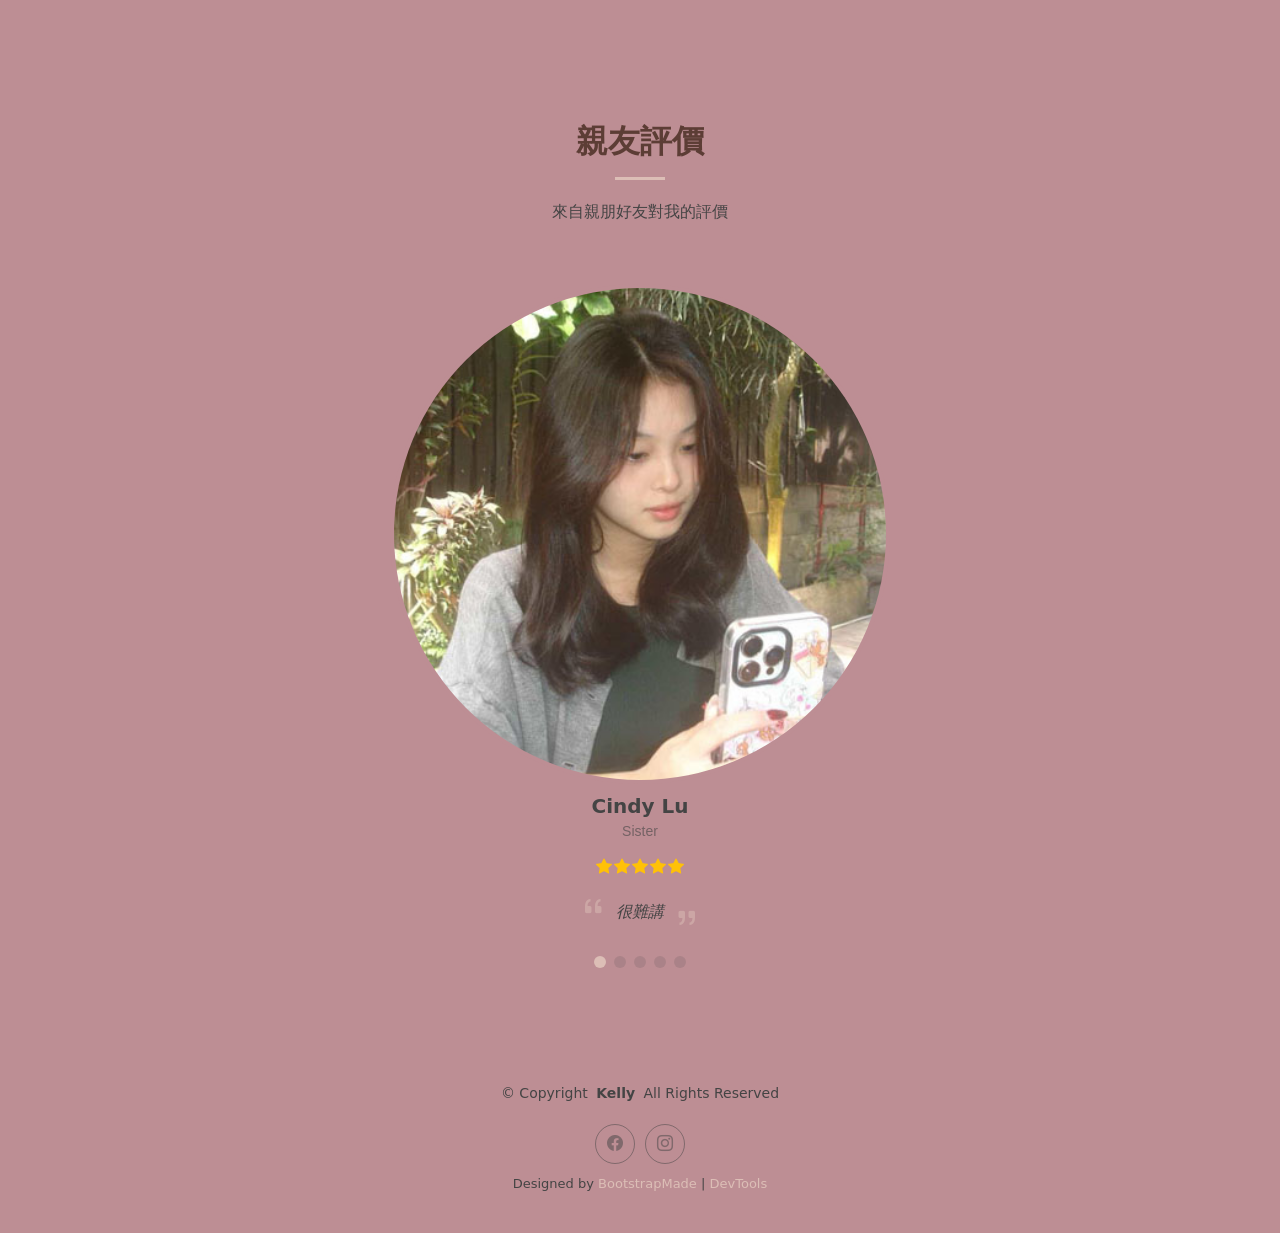
==== commit aa6cbe74: "Add files via upload" ====
--- a/about.html
+++ b/about.html
@@ -53,21 +53,21 @@
           <li><a href="about.html"class="active">關於</a></li>
           <li><a href="resume.html">經歷</a></li>
           <li><a href="services.html">技能</a></li>
-          <li class="dropdown"><a href="portfolio.html"><span>作品集</span> <i class="bi bi-chevron-down toggle-dropdown"></i></a>
-            <ul>
-              <li><a href="#">Dropdown 1</a></li>
-              <li class="dropdown"><a href="#"><span>Deep Dropdown</span> <i class="bi bi-chevron-down toggle-dropdown"></i></a>
+           <li class="dropdown"><a href="portfolio.html" ><span>作品集</span> <i class="bi bi-chevron-down toggle-dropdown"></i></a>
+             <ul>
+              <li><a href="school.html" >校園時光</a></li>
+              <li><a href="time.html">時光與她</a></li>
+              <!--<li class="dropdown"><a href="#"><span>Deep Dropdown</span> <i class="bi bi-chevron-down toggle-dropdown"></i></a>
                 <ul>
                   <li><a href="#">Deep Dropdown 1</a></li>
                   <li><a href="#">Deep Dropdown 2</a></li>
                
-                </ul>
+                </ul> -->
               </li>
-              <li><a href="#">Dropdown 2</a></li>
-              <li><a href="#">Dropdown 3</a></li>
-              <li><a href="#">Dropdown 4</a></li>
+              <li><a href="gravity.html">萬有引力</a></li>
+              <!--<li><a href="#">時光與她</a></li>-->
+              <!--<li><a href="#">Dropdown 4</a></li>-->
             </ul>
-          </li>
           <li><a href="contact.html">連結</a></li>
         </ul>
   <i class="mobile-nav-toggle d-xl-none bi bi-list"></i>
